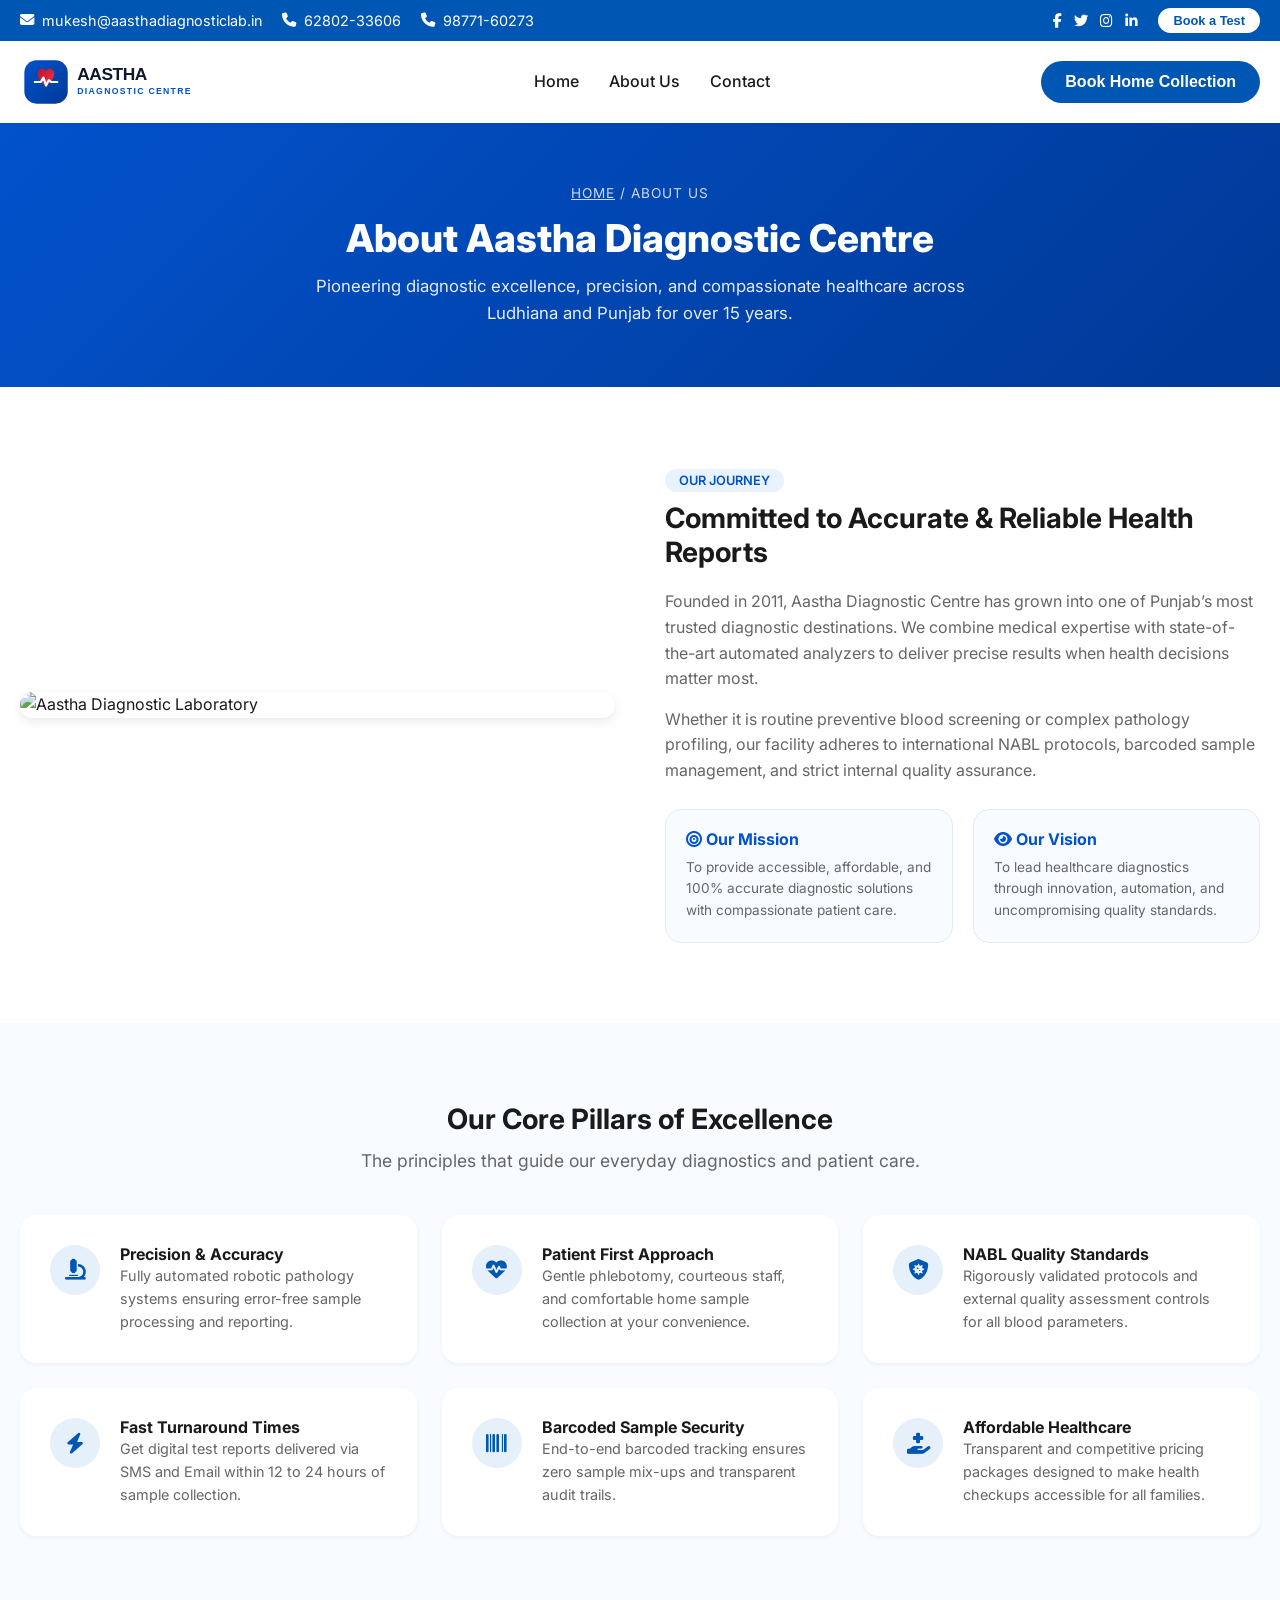
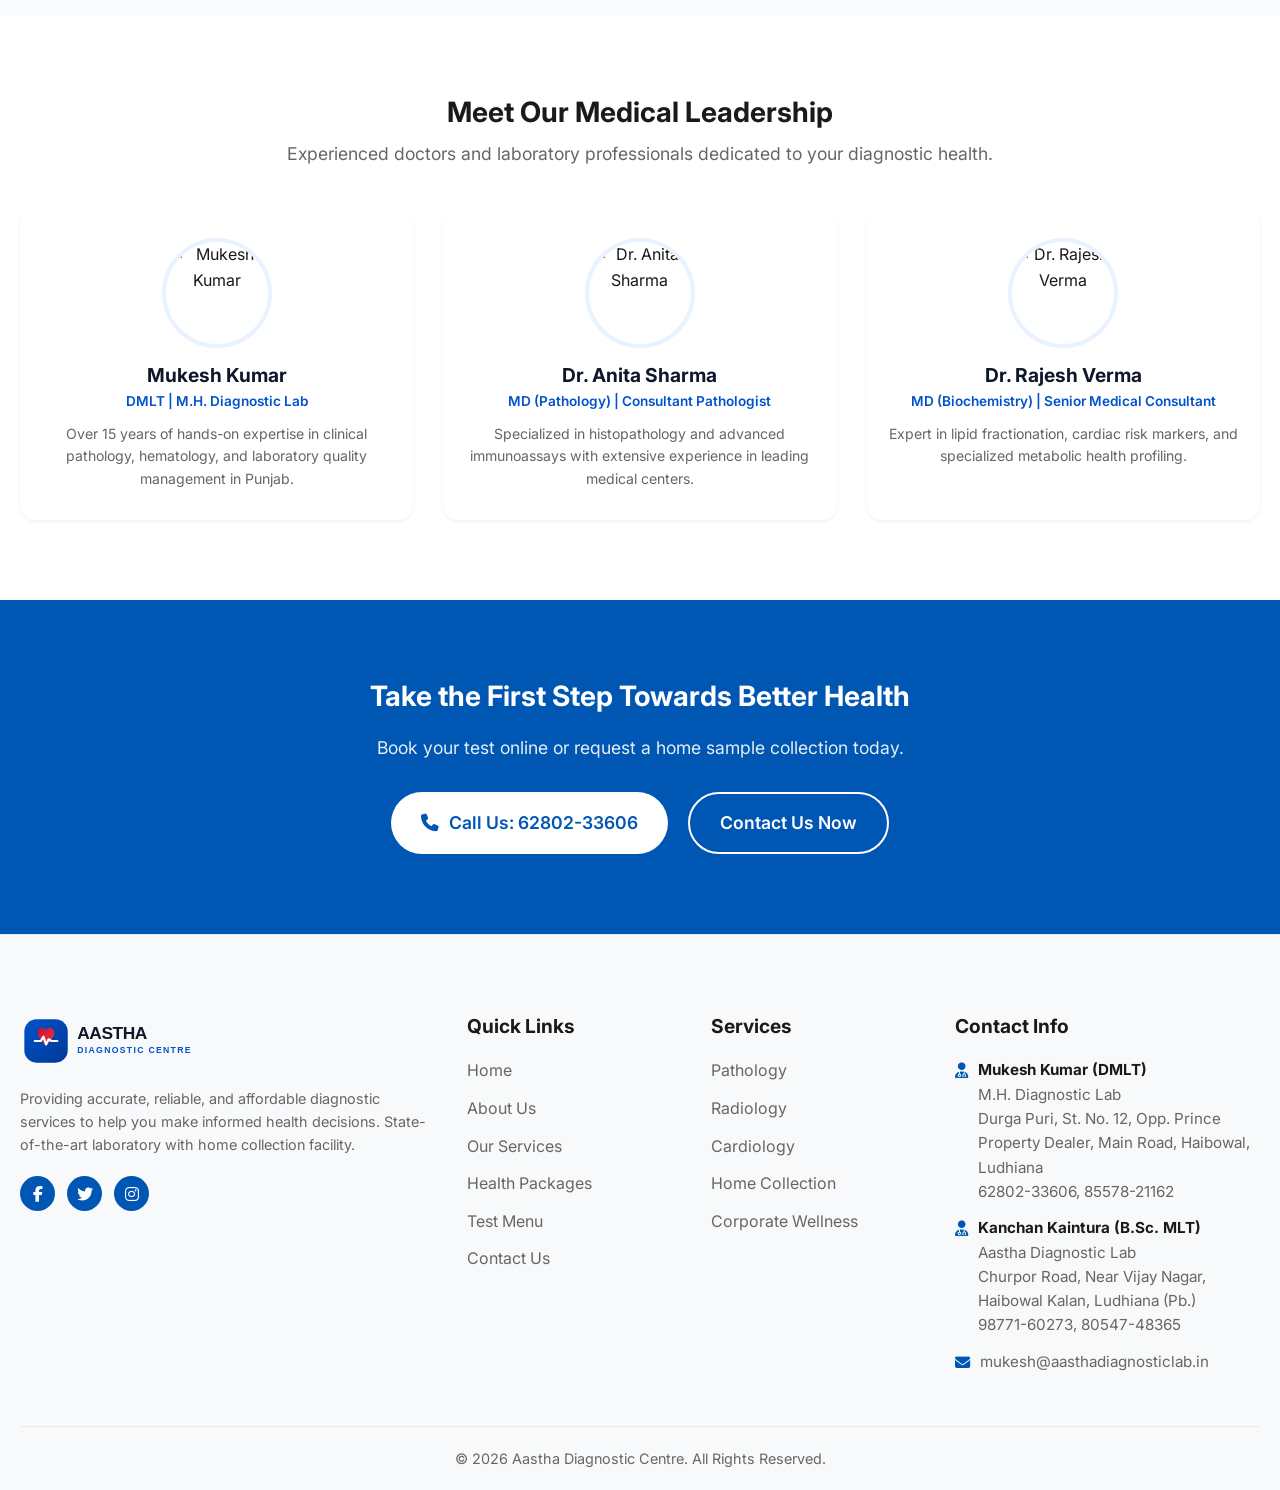
==== about.html @ ae170324 "Add two-lab details and real contact information Split the hero form card into two parts, one per la" ====
<!DOCTYPE html>
<html lang="en">
<head>
    <meta charset="UTF-8">
    <meta name="viewport" content="width=device-width, initial-scale=1.0">
    <title>About Us | Aastha Diagnostic Centre Ludhiana</title>
    <!-- Google Fonts -->
    <link href="https://fonts.googleapis.com/css2?family=Inter:wght@300;400;500;600;700;800&display=swap" rel="stylesheet">
    <!-- FontAwesome for Icons -->
    <link rel="stylesheet" href="https://cdnjs.cloudflare.com/ajax/libs/font-awesome/6.4.0/css/all.min.css">
    <!-- Custom CSS -->
    <link rel="stylesheet" href="css/styles.css">
</head>
<body>

    <!-- Top Bar -->
    <div class="top-bar">
        <div class="container">
            <div class="top-contact">
                <a href="mailto:mukesh@aasthadiagnosticlab.in"><i class="fa-solid fa-envelope"></i> mukesh@aasthadiagnosticlab.in</a>
                <a href="tel:+916280233606"><i class="fa-solid fa-phone"></i> 62802-33606</a>
                <a href="tel:+919877160273"><i class="fa-solid fa-phone"></i> 98771-60273</a>
            </div>
            <div class="top-right">
                <div class="social-icons">
                    <a href="#"><i class="fa-brands fa-facebook-f"></i></a>
                    <a href="#"><i class="fa-brands fa-twitter"></i></a>
                    <a href="#"><i class="fa-brands fa-instagram"></i></a>
                    <a href="#"><i class="fa-brands fa-linkedin-in"></i></a>
                </div>
                <button class="btn btn-light btn-sm" style="padding: 5px 15px; font-size: 0.8rem;">Book a Test</button>
            </div>
        </div>
    </div>

    <!-- Header / Navigation -->
    <header class="header">
        <div class="container">
            <div class="logo">
                <img src="assets/logo.svg" alt="Aastha Diagnostic Centre Logo" style="height: 52px; width: auto;">
            </div>
            <nav class="nav-links" id="navLinks">
                <a href="index.html">Home</a>
                <a href="about.html" class="active">About Us</a>
                <a href="contact.html">Contact</a>
            </nav>
            <div class="header-action">
                <button class="btn btn-primary">Book Home Collection</button>
                <button class="mobile-menu-toggle" id="mobileMenuToggle" aria-label="Toggle navigation">
                    <i class="fa-solid fa-bars"></i>
                </button>
            </div>
        </div>
    </header>

    <!-- Page Banner / Header -->
    <section class="page-banner" style="background: linear-gradient(135deg, #0252cc 0%, #003996 100%); color: white; padding: 60px 0; text-align: center;">
        <div class="container">
            <div style="font-size: 0.85rem; text-transform: uppercase; letter-spacing: 1px; margin-bottom: 10px; opacity: 0.8;">
                <a href="index.html" style="color: white; text-decoration: underline;">Home</a> / About Us
            </div>
            <h1 style="font-size: 2.4rem; font-weight: 800; margin-bottom: 12px; color: #ffffff;">About Aastha Diagnostic Centre</h1>
            <p style="font-size: 1.05rem; max-width: 700px; margin: 0 auto; opacity: 0.9;">Pioneering diagnostic excellence, precision, and compassionate healthcare across Ludhiana and Punjab for over 15 years.</p>
        </div>
    </section>

    <!-- Our Story & Mission -->
    <section class="section">
        <div class="container">
            <div class="split-section">
                <div class="split-image">
                    <img src="https://images.unsplash.com/photo-1579154204601-01588f351e67?auto=format&fit=crop&w=800&q=80" alt="Aastha Diagnostic Laboratory" style="border-radius: 20px; box-shadow: var(--shadow-md);">
                </div>
                <div class="split-content">
                    <span style="background:#e9f2ff; color:#0252cc; padding:4px 14px; border-radius:20px; font-weight:600; font-size:0.8rem;">OUR JOURNEY</span>
                    <h2 class="section-title" style="margin-top: 10px;">Committed to Accurate & Reliable Health Reports</h2>
                    <p style="color: var(--text-muted); margin-bottom: 15px;">Founded in 2011, Aastha Diagnostic Centre has grown into one of Punjab’s most trusted diagnostic destinations. We combine medical expertise with state-of-the-art automated analyzers to deliver precise results when health decisions matter most.</p>
                    <p style="color: var(--text-muted); margin-bottom: 25px;">Whether it is routine preventive blood screening or complex pathology profiling, our facility adheres to international NABL protocols, barcoded sample management, and strict internal quality assurance.</p>

                    <div style="display: grid; grid-template-columns: 1fr 1fr; gap: 20px;">
                        <div style="background: #f8fbff; border: 1px solid #e1ebfa; padding: 20px; border-radius: 16px;">
                            <h4 style="color: #0252cc; margin-bottom: 8px;"><i class="fa-solid fa-bullseye"></i> Our Mission</h4>
                            <p style="font-size: 0.85rem; color: var(--text-muted); margin: 0;">To provide accessible, affordable, and 100% accurate diagnostic solutions with compassionate patient care.</p>
                        </div>
                        <div style="background: #f8fbff; border: 1px solid #e1ebfa; padding: 20px; border-radius: 16px;">
                            <h4 style="color: #0252cc; margin-bottom: 8px;"><i class="fa-solid fa-eye"></i> Our Vision</h4>
                            <p style="font-size: 0.85rem; color: var(--text-muted); margin: 0;">To lead healthcare diagnostics through innovation, automation, and uncompromising quality standards.</p>
                        </div>
                    </div>
                </div>
            </div>
        </div>
    </section>

    <!-- Core Values -->
    <section class="section section-bg">
        <div class="container">
            <div class="text-center">
                <h2 class="section-title">Our Core Pillars of Excellence</h2>
                <p class="section-subtitle">The principles that guide our everyday diagnostics and patient care.</p>
            </div>

            <div class="why-grid">
                <div class="why-card">
                    <div class="why-icon"><i class="fa-solid fa-microscope"></i></div>
                    <div>
                        <h4>Precision & Accuracy</h4>
                        <p style="font-size:0.9rem; color:var(--text-muted)">Fully automated robotic pathology systems ensuring error-free sample processing and reporting.</p>
                    </div>
                </div>
                <div class="why-card">
                    <div class="why-icon"><i class="fa-solid fa-heart-pulse"></i></div>
                    <div>
                        <h4>Patient First Approach</h4>
                        <p style="font-size:0.9rem; color:var(--text-muted)">Gentle phlebotomy, courteous staff, and comfortable home sample collection at your convenience.</p>
                    </div>
                </div>
                <div class="why-card">
                    <div class="why-icon"><i class="fa-solid fa-shield-virus"></i></div>
                    <div>
                        <h4>NABL Quality Standards</h4>
                        <p style="font-size:0.9rem; color:var(--text-muted)">Rigorously validated protocols and external quality assessment controls for all blood parameters.</p>
                    </div>
                </div>
                <div class="why-card">
                    <div class="why-icon"><i class="fa-solid fa-bolt"></i></div>
                    <div>
                        <h4>Fast Turnaround Times</h4>
                        <p style="font-size:0.9rem; color:var(--text-muted)">Get digital test reports delivered via SMS and Email within 12 to 24 hours of sample collection.</p>
                    </div>
                </div>
                <div class="why-card">
                    <div class="why-icon"><i class="fa-solid fa-barcode"></i></div>
                    <div>
                        <h4>Barcoded Sample Security</h4>
                        <p style="font-size:0.9rem; color:var(--text-muted)">End-to-end barcoded tracking ensures zero sample mix-ups and transparent audit trails.</p>
                    </div>
                </div>
                <div class="why-card">
                    <div class="why-icon"><i class="fa-solid fa-hand-holding-medical"></i></div>
                    <div>
                        <h4>Affordable Healthcare</h4>
                        <p style="font-size:0.9rem; color:var(--text-muted)">Transparent and competitive pricing packages designed to make health checkups accessible for all families.</p>
                    </div>
                </div>
            </div>
        </div>
    </section>

    <!-- Leadership / Team Section -->
    <section class="section">
        <div class="container">
            <div class="text-center">
                <h2 class="section-title">Meet Our Medical Leadership</h2>
                <p class="section-subtitle">Experienced doctors and laboratory professionals dedicated to your diagnostic health.</p>
            </div>

            <div class="testimonials-grid" style="grid-template-columns: repeat(3, 1fr);">
                <!-- Doctor 1 -->
                <div class="testimonial-card text-center" style="padding: 30px 20px;">
                    <img src="https://images.unsplash.com/photo-1622253692010-333f2da6031d?auto=format&fit=crop&w=300&q=80" alt="Mukesh Kumar" style="width: 110px; height: 110px; border-radius: 50%; object-fit: cover; margin: 0 auto 16px; border: 4px solid #e9f2ff;">
                    <h3 style="font-size: 1.2rem; color: #0f172a; margin-bottom: 4px;">Mukesh Kumar</h3>
                    <div style="color: #0252cc; font-weight: 600; font-size: 0.85rem; margin-bottom: 10px;">DMLT | M.H. Diagnostic Lab</div>
                    <p style="font-size: 0.88rem; color: var(--text-muted);">Over 15 years of hands-on expertise in clinical pathology, hematology, and laboratory quality management in Punjab.</p>
                </div>
                <!-- Doctor 2 -->
                <div class="testimonial-card text-center" style="padding: 30px 20px;">
                    <img src="https://images.unsplash.com/photo-1559839734-2b71ea197ec2?auto=format&fit=crop&w=300&q=80" alt="Dr. Anita Sharma" style="width: 110px; height: 110px; border-radius: 50%; object-fit: cover; margin: 0 auto 16px; border: 4px solid #e9f2ff;">
                    <h3 style="font-size: 1.2rem; color: #0f172a; margin-bottom: 4px;">Dr. Anita Sharma</h3>
                    <div style="color: #0252cc; font-weight: 600; font-size: 0.85rem; margin-bottom: 10px;">MD (Pathology) | Consultant Pathologist</div>
                    <p style="font-size: 0.88rem; color: var(--text-muted);">Specialized in histopathology and advanced immunoassays with extensive experience in leading medical centers.</p>
                </div>
                <!-- Doctor 3 -->
                <div class="testimonial-card text-center" style="padding: 30px 20px;">
                    <img src="https://images.unsplash.com/photo-1612349317150-e413f6a5b16d?auto=format&fit=crop&w=300&q=80" alt="Dr. Rajesh Verma" style="width: 110px; height: 110px; border-radius: 50%; object-fit: cover; margin: 0 auto 16px; border: 4px solid #e9f2ff;">
                    <h3 style="font-size: 1.2rem; color: #0f172a; margin-bottom: 4px;">Dr. Rajesh Verma</h3>
                    <div style="color: #0252cc; font-weight: 600; font-size: 0.85rem; margin-bottom: 10px;">MD (Biochemistry) | Senior Medical Consultant</div>
                    <p style="font-size: 0.88rem; color: var(--text-muted);">Expert in lipid fractionation, cardiac risk markers, and specialized metabolic health profiling.</p>
                </div>
            </div>
        </div>
    </section>

    <!-- Bottom CTA -->
    <section class="cta-section">
        <div class="container">
            <h2>Take the First Step Towards Better Health</h2>
            <p style="font-size:1.1rem; max-width:600px; margin:0 auto; opacity:0.9;">Book your test online or request a home sample collection today.</p>
            <div class="cta-buttons">
                <a href="tel:+916280233606" class="btn btn-light" style="font-size:1.1rem; padding:15px 30px;"><i class="fa-solid fa-phone" style="margin-right:10px;"></i> Call Us: 62802-33606</a>
                <a href="contact.html" class="btn btn-outline" style="border-color:white; color:white; font-size:1.1rem; padding:15px 30px;">Contact Us Now</a>
            </div>
        </div>
    </section>

    <!-- Footer -->
    <footer class="footer">
        <div class="container">
            <div class="footer-grid">
                <div>
                    <div class="logo footer-logo">
                        <img src="assets/logo.svg" alt="Aastha Diagnostic Centre Logo" style="height: 52px; width: auto;">
                    </div>
                    <p style="color:var(--text-muted); font-size:0.9rem; margin-bottom:20px;">Providing accurate, reliable, and affordable diagnostic services to help you make informed health decisions. State-of-the-art laboratory with home collection facility.</p>
                    <div class="social-icons">
                        <a href="#" style="background:var(--primary-blue); color:white; width:35px; height:35px; border-radius:50%; display:flex; align-items:center; justify-content:center;"><i class="fa-brands fa-facebook-f"></i></a>
                        <a href="#" style="background:var(--primary-blue); color:white; width:35px; height:35px; border-radius:50%; display:flex; align-items:center; justify-content:center;"><i class="fa-brands fa-twitter"></i></a>
                        <a href="#" style="background:var(--primary-blue); color:white; width:35px; height:35px; border-radius:50%; display:flex; align-items:center; justify-content:center;"><i class="fa-brands fa-instagram"></i></a>
                    </div>
                </div>
                
                <div>
                    <h4>Quick Links</h4>
                    <ul>
                        <li><a href="index.html">Home</a></li>
                        <li><a href="about.html">About Us</a></li>
                        <li><a href="index.html#services">Our Services</a></li>
                        <li><a href="index.html#packages">Health Packages</a></li>
                        <li><a href="index.html#tests">Test Menu</a></li>
                        <li><a href="contact.html">Contact Us</a></li>
                    </ul>
                </div>
                
                <div>
                    <h4>Services</h4>
                    <ul>
                        <li><a href="#">Pathology</a></li>
                        <li><a href="#">Radiology</a></li>
                        <li><a href="#">Cardiology</a></li>
                        <li><a href="#">Home Collection</a></li>
                        <li><a href="#">Corporate Wellness</a></li>
                    </ul>
                </div>
                
                <div>
                    <h4>Contact Info</h4>
                    <ul style="color:var(--text-muted); font-size:0.95rem;">
                        <li style="display:flex; gap:10px;"><i class="fa-solid fa-user-doctor" style="color:var(--primary-blue); margin-top:5px;"></i> <span><strong style="color:#1a1a1a;">Mukesh Kumar (DMLT)</strong><br>M.H. Diagnostic Lab<br>Durga Puri, St. No. 12, Opp. Prince Property Dealer, Main Road, Haibowal, Ludhiana<br><a href="tel:+916280233606" style="display:inline;">62802-33606</a>, <a href="tel:+918557821162" style="display:inline;">85578-21162</a></span></li>
                        <li style="display:flex; gap:10px;"><i class="fa-solid fa-user-doctor" style="color:var(--primary-blue); margin-top:5px;"></i> <span><strong style="color:#1a1a1a;">Kanchan Kaintura (B.Sc. MLT)</strong><br>Aastha Diagnostic Lab<br>Churpor Road, Near Vijay Nagar, Haibowal Kalan, Ludhiana (Pb.)<br><a href="tel:+919877160273" style="display:inline;">98771-60273</a>, <a href="tel:+918054748365" style="display:inline;">80547-48365</a></span></li>
                        <li style="display:flex; gap:10px;"><i class="fa-solid fa-envelope" style="color:var(--primary-blue); margin-top:5px;"></i> <a href="mailto:mukesh@aasthadiagnosticlab.in" style="display:inline;">mukesh@aasthadiagnosticlab.in</a></li>
                    </ul>
                </div>
            </div>
            
            <div class="footer-bottom">
                <p>&copy; 2026 Aastha Diagnostic Centre. All Rights Reserved.</p>
            </div>
        </div>
    </footer>

    <script src="js/script.js"></script>
</body>
</html>
---- css/styles.css ----
:root {
  --primary-blue: #0056b3;
  --secondary-blue: #e6f0fa;
  --accent-blue: #007bff;
  --text-dark: #1a1a1a;
  --text-muted: #666666;
  --bg-light: #f8fbff;
  --bg-white: #ffffff;
  --border-color: #eaeaea;
  --font-family: 'Inter', system-ui, -apple-system, sans-serif;
  --border-radius: 8px;
  --border-radius-lg: 16px;
  --transition: all 0.3s ease;
  --shadow-sm: 0 2px 4px rgba(0,0,0,0.05);
  --shadow-md: 0 4px 12px rgba(0,0,0,0.08);
  --shadow-lg: 0 12px 24px rgba(0,0,0,0.1);
}

* {
  margin: 0;
  padding: 0;
  box-sizing: border-box;
}

body {
  font-family: var(--font-family);
  color: var(--text-dark);
  background-color: var(--bg-white);
  line-height: 1.6;
}

a {
  text-decoration: none;
  color: inherit;
}

ul {
  list-style: none;
}

img {
  max-width: 100%;
  height: auto;
  display: block;
}

/* Layout Classes */
.container {
  width: 100%;
  max-width: 1380px;
  margin: 0 auto;
  padding: 0 20px;
}

.section {
  padding: 80px 0;
}

.section-bg {
  background-color: var(--bg-light);
}

.text-center {
  text-align: center;
}

/* Typography */
h1, h2, h3, h4, h5, h6 {
  font-weight: 700;
  line-height: 1.2;
}

h2.section-title {
  font-size: 28px;
  margin-bottom: 10px;
  color: var(--text-dark);
}

.section-subtitle {
  color: var(--text-muted);
  font-size: 1.1rem;
  margin-bottom: 40px;
}

.text-primary {
  color: var(--primary-blue);
}

/* Buttons */
.btn {
  display: inline-flex;
  align-items: center;
  justify-content: center;
  padding: 12px 24px;
  border-radius: 50px;
  font-weight: 600;
  cursor: pointer;
  transition: var(--transition);
  border: none;
  font-size: 1rem;
}

.btn-primary {
  background-color: var(--primary-blue);
  color: white;
}

.btn-primary:hover {
  background-color: var(--accent-blue);
}

.btn-outline {
  background-color: transparent;
  color: var(--primary-blue);
  border: 2px solid var(--primary-blue);
}

.btn-outline:hover {
  background-color: var(--primary-blue);
  color: white;
}

.btn-light {
  background-color: white;
  color: var(--primary-blue);
}

.btn-light:hover {
  background-color: #f0f0f0;
}

/* Top Bar */
.top-bar {
  background-color: var(--primary-blue);
  color: white;
  padding: 8px 0;
  font-size: 0.9rem;
}

.top-bar .container {
  display: flex;
  justify-content: space-between;
  align-items: center;
}

.top-contact {
  display: flex;
  gap: 20px;
}

.top-contact a {
  display: flex;
  align-items: center;
  gap: 8px;
  transition: var(--transition);
}

.top-contact a:hover {
  opacity: 0.8;
}

.top-right {
  display: flex;
  align-items: center;
  gap: 20px;
}

.social-icons {
  display: flex;
  gap: 12px;
}

/* Header & Nav */
.header {
  background: white;
  padding: 15px 0;
  position: sticky;
  top: 0;
  z-index: 1000;
  box-shadow: var(--shadow-sm);
}

.header .container {
  display: flex;
  justify-content: space-between;
  align-items: center;
}

.logo {
  display: flex;
  align-items: center;
  gap: 10px;
}

.logo img {
  height: 40px;
}

.nav-links {
  display: flex;
  gap: 30px;
}

.nav-links a {
  font-weight: 500;
  color: var(--text-dark);
  transition: var(--transition);
}

.nav-links a:hover {
  color: var(--primary-blue);
}

/* Hero Section */
/* Hero Section */
.hero {
  background-color: #f4f7fb;
  padding: 40px 0 90px;
  position: relative;
}

.hero .container {
  display: grid;
  grid-template-columns: 1.15fr 1fr;
  gap: 28px;
  align-items: start;
}

/* Left Hero Card */
.hero-left-card {
  background: #ffffff;
  border-radius: 24px;
  padding: 28px;
  box-shadow: 0 4px 25px rgba(0, 0, 0, 0.03);
  border: 1px solid #eef2f7;
}

.hero-tags-row {
  display: flex;
  flex-wrap: wrap;
  gap: 10px;
  align-items: center;
  margin-bottom: 16px;
}

.hero-tag-blue {
  background-color: #e9f2ff;
  color: #0252cc;
  font-size: 0.8rem;
  font-weight: 600;
  padding: 6px 14px;
  border-radius: 20px;
  display: inline-flex;
  align-items: center;
  gap: 6px;
}

.hero-tag-gray {
  background-color: #f0f3f7;
  color: #475569;
  font-size: 0.8rem;
  font-weight: 500;
  padding: 6px 14px;
  border-radius: 20px;
}

.hero-package-badge {
  display: inline-block;
  background-color: #0252cc;
  color: #ffffff;
  font-size: 0.72rem;
  font-weight: 700;
  letter-spacing: 0.5px;
  text-transform: uppercase;
  padding: 6px 14px;
  border-radius: 20px;
  margin-bottom: 14px;
}

.hero-left-card h1 {
  font-size: 2.3rem;
  font-weight: 700;
  line-height: 1.25;
  color: #0f172a;
  margin-bottom: 12px;
}

.hero-left-card h1 .highlight-red {
  color: #c8102e;
  font-weight: 800;
}

.hero-left-card .hero-desc {
  font-size: 0.92rem;
  color: #64748b;
  margin-bottom: 22px;
  line-height: 1.5;
}

/* Featured Image Box */
.hero-image-box {
  position: relative;
  border-radius: 18px;
  overflow: hidden;
  margin-bottom: 20px;
  height: 320px;
}

.hero-image-box img {
  width: 100%;
  height: 100%;
  object-fit: cover;
  display: block;
}

.hero-image-overlay {
  position: absolute;
  left: 16px;
  bottom: 16px;
  background: rgba(15, 23, 42, 0.78);
  backdrop-filter: blur(8px);
  -webkit-backdrop-filter: blur(8px);
  border-radius: 14px;
  padding: 12px 18px;
  color: #ffffff;
  max-width: 90%;
}

.hero-image-overlay-title {
  display: flex;
  align-items: center;
  gap: 8px;
  font-size: 0.9rem;
  font-weight: 700;
  color: #ffffff;
}

.hero-image-overlay-title i {
  color: #ef4444;
}

.hero-image-overlay-subtext {
  font-size: 0.75rem;
  color: #cbd5e1;
  margin-top: 4px;
}

/* Left Bottom Bar */
.hero-bottom-bar {
  display: flex;
  justify-content: space-between;
  align-items: center;
  padding-top: 6px;
}

.hero-bottom-left {
  display: flex;
  align-items: center;
  gap: 12px;
}

.slide-indicators {
  display: flex;
  align-items: center;
  gap: 5px;
}

.slide-pill-active {
  width: 20px;
  height: 6px;
  background-color: #0252cc;
  border-radius: 10px;
}

.slide-dot {
  width: 6px;
  height: 6px;
  background-color: #cbd5e1;
  border-radius: 50%;
}

.hero-bottom-text {
  font-size: 0.85rem;
  font-weight: 600;
  color: #475569;
}

.hero-bottom-right {
  display: flex;
  align-items: center;
  gap: 14px;
}

.hero-toll-free {
  font-size: 0.85rem;
  color: #0252cc;
  font-weight: 500;
  display: flex;
  align-items: center;
  gap: 6px;
}

.hero-toll-free strong {
  font-weight: 700;
}

.btn-view-package {
  background-color: #0252cc;
  color: #ffffff;
  font-size: 0.85rem;
  font-weight: 600;
  padding: 8px 18px;
  border-radius: 20px;
  border: none;
  cursor: pointer;
  transition: var(--transition);
}

.btn-view-package:hover {
  background-color: #0041a3;
}

/* Right Form Card */
.hero-form-container {
  background: #eef4ff;
  border-radius: 24px;
  padding: 24px;
  box-shadow: 0 4px 25px rgba(0, 0, 0, 0.02);
  border: 1px solid #e1ebfa;
}

.form-header-row {
  display: flex;
  justify-content: space-between;
  align-items: center;
  margin-bottom: 18px;
}

.form-header-title {
  display: flex;
  align-items: center;
  gap: 10px;
}

.form-header-title i {
  color: #0252cc;
  font-size: 1.25rem;
}

.form-header-title h3 {
  font-size: 1.25rem;
  font-weight: 700;
  color: #0f172a;
}

.form-badge-white {
  background: #ffffff;
  color: #0252cc;
  font-size: 0.75rem;
  font-weight: 600;
  padding: 5px 12px;
  border-radius: 20px;
  box-shadow: 0 2px 6px rgba(0,0,0,0.04);
}

.hero-form {
  display: flex;
  flex-direction: column;
  gap: 12px;
}

.form-field-group {
  display: flex;
  flex-direction: column;
  gap: 4px;
}

.form-field-group label {
  font-size: 0.78rem;
  font-weight: 600;
  color: #334155;
}

.form-input-pill {
  width: 100%;
  background: #ffffff;
  border: 1px solid #e2e8f0;
  border-radius: 20px;
  padding: 10px 16px;
  font-size: 0.85rem;
  color: #1e293b;
  font-family: inherit;
  transition: var(--transition);
}

.form-input-pill:focus {
  outline: none;
  border-color: #0252cc;
  box-shadow: 0 0 0 3px rgba(2, 82, 204, 0.1);
}

.form-row-2col {
  display: grid;
  grid-template-columns: 1fr 1fr;
  gap: 12px;
}

.btn-submit-red {
  background-color: #c8102e;
  color: #ffffff;
  font-size: 0.95rem;
  font-weight: 700;
  padding: 12px 24px;
  border-radius: 25px;
  border: none;
  cursor: pointer;
  width: 100%;
  display: flex;
  align-items: center;
  justify-content: center;
  gap: 8px;
  margin-top: 4px;
  transition: var(--transition);
  box-shadow: 0 4px 12px rgba(200, 16, 46, 0.25);
}

.btn-submit-red:hover {
  background-color: #a80b24;
}

/* Doctor Info Box (White Box inside Form Card) */
.doctor-info-box {
  background: #ffffff;
  border-radius: 18px;
  padding: 14px 16px;
  margin-top: 16px;
  display: flex;
  flex-direction: column;
  gap: 12px;
  box-shadow: 0 4px 15px rgba(0, 0, 0, 0.03);
  border: 1px solid #ffffff;
}

.doctor-box-heading {
  font-size: 0.68rem;
  font-weight: 700;
  letter-spacing: 0.08em;
  text-transform: uppercase;
  color: #94a3b8;
}

/* Each half of the card: one lab / one person */
.doctor-entry {
  display: flex;
  align-items: flex-start;
  gap: 14px;
}

.doctor-divider {
  height: 1px;
  background: #e9f2ff;
  margin: 0 -16px;
}

.doctor-img-wrapper {
  width: 64px;
  height: 64px;
  border-radius: 50%;
  overflow: hidden;
  flex-shrink: 0;
  border: 2px solid #e9f2ff;
}

.doctor-img-wrapper img {
  width: 100%;
  height: 100%;
  object-fit: cover;
}

.doctor-details-content {
  display: flex;
  flex-direction: column;
  gap: 2px;
}

.doctor-name {
  font-size: 0.92rem;
  font-weight: 700;
  color: #0f172a;
  display: flex;
  align-items: center;
  gap: 6px;
  flex-wrap: wrap;
}

.doctor-qual {
  font-size: 0.62rem;
  font-weight: 700;
  letter-spacing: 0.04em;
  color: #0252cc;
  background: #e9f2ff;
  border-radius: 20px;
  padding: 2px 8px;
  white-space: nowrap;
}

.doctor-title {
  font-size: 0.78rem;
  font-weight: 600;
  color: #0252cc;
}

.doctor-exp {
  font-size: 0.73rem;
  color: #64748b;
  line-height: 1.45;
}

.doctor-contact {
  display: flex;
  align-items: center;
  gap: 6px;
  flex-wrap: wrap;
  font-size: 0.75rem;
  font-weight: 600;
  margin-top: 4px;
}

.doctor-contact i {
  font-size: 0.65rem;
  color: #0252cc;
}

.doctor-contact a {
  color: #0f172a;
  text-decoration: none;
}

.doctor-contact a:hover {
  color: #0252cc;
  text-decoration: underline;
}

.doctor-dot {
  color: #cbd5e1;
}

.doctor-status {
  font-size: 0.72rem;
  font-weight: 600;
  color: #16a34a;
  display: flex;
  align-items: center;
  gap: 5px;
  padding-top: 10px;
  border-top: 1px solid #e9f2ff;
  margin: 0 -16px;
  padding-left: 16px;
  padding-right: 16px;
}

.status-dot-green {
  width: 6px;
  height: 6px;
  background-color: #16a34a;
  border-radius: 50%;
  display: inline-block;
}

/* Features Cards */
.features-row {
  margin-top: -60px; /* Pull up to overlap hero */
  position: relative;
  z-index: 10;
  margin-bottom: 80px;
}

.features-grid {
  display: grid;
  grid-template-columns: repeat(4, 1fr);
  gap: 20px;
}

.feature-card {
  background: white;
  padding: 25px 20px;
  border-radius: var(--border-radius-lg);
  box-shadow: var(--shadow-md);
  text-align: center;
  transition: var(--transition);
}

.feature-card:hover {
  transform: translateY(-5px);
  box-shadow: var(--shadow-lg);
}

.feature-icon {
  width: 60px;
  height: 60px;
  background-color: var(--secondary-blue);
  color: var(--primary-blue);
  border-radius: 50%;
  display: flex;
  align-items: center;
  justify-content: center;
  margin: 0 auto 15px;
  font-size: 1.5rem;
}

.feature-card h4 {
  margin-bottom: 10px;
  font-size: 1.1rem;
}

.feature-card p {
  font-size: 0.9rem;
  color: var(--text-muted);
}

/* Popular Tests Grid */
.tests-grid {
  display: grid;
  grid-template-columns: repeat(4, 1fr);
  gap: 20px;
}

.test-card {
  background: white;
  border: 1px solid var(--border-color);
  border-radius: var(--border-radius-lg);
  padding: 20px;
  transition: var(--transition);
  display: flex;
  flex-direction: column;
}

.test-card:hover {
  box-shadow: var(--shadow-md);
  border-color: var(--primary-blue);
}

.test-card-header {
  display: flex;
  justify-content: space-between;
  margin-bottom: 15px;
}

.test-badge {
  background-color: var(--secondary-blue);
  color: var(--primary-blue);
  padding: 4px 10px;
  border-radius: 20px;
  font-size: 0.8rem;
  font-weight: 600;
}

.test-card h4 {
  font-size: 1.1rem;
  margin-bottom: 10px;
}

.test-card p {
  font-size: 0.9rem;
  color: var(--text-muted);
  flex-grow: 1;
}

.test-card-footer {
  display: flex;
  justify-content: space-between;
  align-items: center;
  margin-top: 20px;
  padding-top: 15px;
  border-top: 1px solid var(--border-color);
}

.test-price {
  font-weight: 700;
  font-size: 1.2rem;
  color: var(--primary-blue);
}

/* Pricing Packages */
.packages-grid {
  display: grid;
  grid-template-columns: repeat(3, 1fr);
  gap: 30px;
  align-items: center;
}

.package-card {
  background: white;
  border: 1px solid var(--border-color);
  border-radius: var(--border-radius-lg);
  padding: 40px 30px;
  transition: var(--transition);
  position: relative;
}

.package-card.highlight {
  border-color: var(--primary-blue);
  box-shadow: var(--shadow-lg);
  transform: scale(1.05);
  background-color: white;
  border-width: 2px;
}

.popular-badge {
  position: absolute;
  top: -15px;
  left: 50%;
  transform: translateX(-50%);
  background-color: var(--primary-blue);
  color: white;
  padding: 5px 20px;
  border-radius: 20px;
  font-size: 0.85rem;
  font-weight: 600;
}

.package-card h3 {
  font-size: 1.5rem;
  margin-bottom: 5px;
}

.package-includes {
  color: var(--primary-blue);
  font-weight: 600;
  font-size: 0.9rem;
  margin-bottom: 20px;
}

.package-features {
  margin-bottom: 30px;
}

.package-features li {
  display: flex;
  align-items: center;
  gap: 10px;
  margin-bottom: 12px;
  font-size: 0.95rem;
}

.package-features li i {
  color: var(--primary-blue);
}

.package-price {
  font-size: 2rem;
  font-weight: 700;
  margin-bottom: 20px;
  display: flex;
  align-items: baseline;
  gap: 5px;
}

.package-price span {
  font-size: 1rem;
  color: var(--text-muted);
  font-weight: normal;
  text-decoration: line-through;
}

/* Why Choose Us Grid */
.why-grid {
  display: grid;
  grid-template-columns: repeat(3, 1fr);
  gap: 25px;
}

.why-card {
  background: white;
  padding: 30px;
  border-radius: var(--border-radius-lg);
  display: flex;
  align-items: flex-start;
  gap: 20px;
  box-shadow: var(--shadow-sm);
}

.why-icon {
  background-color: var(--secondary-blue);
  color: var(--primary-blue);
  width: 50px;
  height: 50px;
  border-radius: 50%;
  display: flex;
  align-items: center;
  justify-content: center;
  font-size: 1.3rem;
  flex-shrink: 0;
}

/* Split Sections (Home Collection / About) */
.split-section {
  display: grid;
  grid-template-columns: 1fr 1fr;
  gap: 50px;
  align-items: center;
}

.split-content h2 {
  font-size: 28px;
  margin-bottom: 20px;
}

.split-list {
  margin: 30px 0;
}

.split-list li {
  display: flex;
  align-items: center;
  gap: 15px;
  margin-bottom: 15px;
  font-size: 1.1rem;
  background: white;
  padding: 15px 20px;
  border-radius: var(--border-radius);
  box-shadow: var(--shadow-sm);
}

.split-list li i {
  color: var(--primary-blue);
  background: var(--secondary-blue);
  width: 30px;
  height: 30px;
  border-radius: 50%;
  display: flex;
  align-items: center;
  justify-content: center;
}

.split-image img {
  border-radius: var(--border-radius-lg);
  box-shadow: var(--shadow-lg);
}

/* Services Small Grid */
.services-small-grid {
  display: grid;
  grid-template-columns: repeat(3, 1fr);
  gap: 20px;
}

.service-item {
  background: white;
  padding: 20px;
  border-radius: var(--border-radius);
  display: flex;
  align-items: center;
  gap: 15px;
  border: 1px solid var(--border-color);
  font-weight: 600;
}

.service-item i {
  color: var(--primary-blue);
  background: var(--secondary-blue);
  width: 40px;
  height: 40px;
  border-radius: 50%;
  display: flex;
  align-items: center;
  justify-content: center;
}

/* Stats Banner */
.stats-banner {
  background-color: var(--primary-blue);
  color: white;
  padding: 60px 0;
}

.stats-grid {
  display: grid;
  grid-template-columns: repeat(4, 1fr);
  text-align: center;
}

.stat-item {
  border-right: 1px solid rgba(255,255,255,0.2);
}

.stat-item:last-child {
  border-right: none;
}

.stat-number {
  font-size: 3rem;
  font-weight: 700;
  margin-bottom: 10px;
}

/* Testimonials */
.testimonials-grid {
  display: grid;
  grid-template-columns: repeat(3, 1fr);
  gap: 30px;
}

.testimonial-card {
  background: white;
  padding: 30px;
  border-radius: var(--border-radius-lg);
  box-shadow: var(--shadow-sm);
}

.stars {
  color: #ffc107;
  margin-bottom: 15px;
}

.testimonial-text {
  font-size: 1rem;
  color: var(--text-muted);
  font-style: italic;
  margin-bottom: 20px;
}

.testimonial-author {
  font-weight: 700;
}

/* FAQ */
.faq-list {
  max-width: 800px;
  margin: 0 auto;
}

.faq-item {
  border: 1px solid var(--border-color);
  border-radius: var(--border-radius);
  margin-bottom: 15px;
  background: white;
}

.faq-question {
  padding: 20px;
  display: flex;
  justify-content: space-between;
  align-items: center;
  cursor: pointer;
  font-weight: 600;
}

.faq-answer {
  padding: 0 20px;
  max-height: 0;
  overflow: hidden;
  transition: max-height 0.3s ease;
  color: var(--text-muted);
}

.faq-item.active .faq-answer {
  padding-bottom: 20px;
  max-height: 200px;
}

.faq-item.active .faq-question i {
  transform: rotate(180deg);
}

/* Bottom CTA */
.cta-section {
  background-color: var(--primary-blue);
  color: white;
  padding: 80px 0;
  text-align: center;
}

.cta-section h2 {
  color: white;
  font-size: 28px;
  margin-bottom: 20px;
}

.cta-buttons {
  display: flex;
  justify-content: center;
  gap: 20px;
  margin-top: 30px;
}

/* Footer */
.footer {
  background-color: #f8f9fa;
  padding: 80px 0 20px;
  border-top: 1px solid var(--border-color);
}

.footer-grid {
  display: grid;
  grid-template-columns: 2fr 1fr 1fr 1.5fr;
  gap: 40px;
  margin-bottom: 40px;
}

.footer-logo img {
  height: 50px;
  margin-bottom: 20px;
}

.footer h4 {
  font-size: 1.2rem;
  margin-bottom: 20px;
  color: var(--text-dark);
}

.footer ul li {
  margin-bottom: 12px;
}

.footer ul li a {
  color: var(--text-muted);
  transition: var(--transition);
}

.footer ul li a:hover {
  color: var(--primary-blue);
}

.footer-bottom {
  text-align: center;
  padding-top: 20px;
  border-top: 1px solid var(--border-color);
  color: var(--text-muted);
  font-size: 0.9rem;
}

/* Mobile Navigation Button */
.mobile-menu-toggle {
  display: none;
  background: none;
  border: none;
  font-size: 1.4rem;
  color: var(--primary-blue);
  cursor: pointer;
  padding: 6px;
}

/* Responsive Media Queries */
@media (max-width: 1024px) {
  .hero .container {
    grid-template-columns: 1fr;
    gap: 30px;
  }
  
  .hero-left-card,
  .hero-form-container {
    max-width: 100%;
  }

  .features-grid, 
  .tests-grid, 
  .why-grid, 
  .services-small-grid, 
  .testimonials-grid {
    grid-template-columns: repeat(2, 1fr);
  }

  .stats-grid {
    grid-template-columns: repeat(2, 1fr);
    gap: 20px;
  }

  .stat-item {
    border-right: none;
    padding: 10px;
  }

  .packages-grid {
    grid-template-columns: 1fr;
    max-width: 550px;
    margin: 0 auto;
  }

  .package-card.highlight {
    transform: none;
  }

  .split-section {
    grid-template-columns: 1fr;
    gap: 30px;
  }

  .footer-grid {
    grid-template-columns: repeat(2, 1fr);
  }
}

@media (max-width: 768px) {
  .section {
    padding: 50px 0;
  }

  .top-bar {
    display: none;
  }

  .mobile-menu-toggle {
    display: block;
  }

  .header-action {
    display: flex;
    align-items: center;
    gap: 12px;
  }

  .header-action .btn {
    display: none;
  }

  .nav-links {
    position: absolute;
    top: 100%;
    left: 0;
    width: 100%;
    background: #ffffff;
    flex-direction: column;
    padding: 20px;
    gap: 15px;
    box-shadow: 0 10px 20px rgba(0, 0, 0, 0.1);
    display: none;
    border-top: 1px solid #eaeaea;
  }

  .nav-links.active {
    display: flex;
  }

  .hero-left-card h1 {
    font-size: 1.8rem;
  }

  .hero-left-card {
    padding: 20px;
  }

  .hero-form-container {
    padding: 20px;
  }

  .features-grid, 
  .tests-grid, 
  .why-grid, 
  .services-small-grid, 
  .testimonials-grid {
    grid-template-columns: 1fr;
  }

  .footer-grid {
    grid-template-columns: 1fr;
    gap: 30px;
  }

  .cta-section h2 {
    font-size: 1.8rem;
  }

  .cta-buttons {
    flex-direction: column;
    align-items: center;
  }

  .cta-buttons .btn {
    width: 100%;
    max-width: 320px;
  }
}

@media (max-width: 576px) {
  .container {
    padding: 0 16px;
  }

  .form-row-2col {
    grid-template-columns: 1fr;
  }

  .hero-bottom-bar {
    flex-direction: column;
    align-items: flex-start;
    gap: 12px;
  }

  .hero-bottom-right {
    width: 100%;
    justify-content: space-between;
  }

  .hero-image-box {
    height: 230px;
  }

  .hero-image-overlay {
    left: 10px;
    bottom: 10px;
    padding: 8px 12px;
  }

  .hero-image-overlay-title {
    font-size: 0.8rem;
  }

  .hero-image-overlay-subtext {
    font-size: 0.7rem;
  }

  .stats-grid {
    grid-template-columns: 1fr;
  }

  .doctor-entry {
    flex-direction: column;
    align-items: flex-start;
    gap: 10px;
  }
}
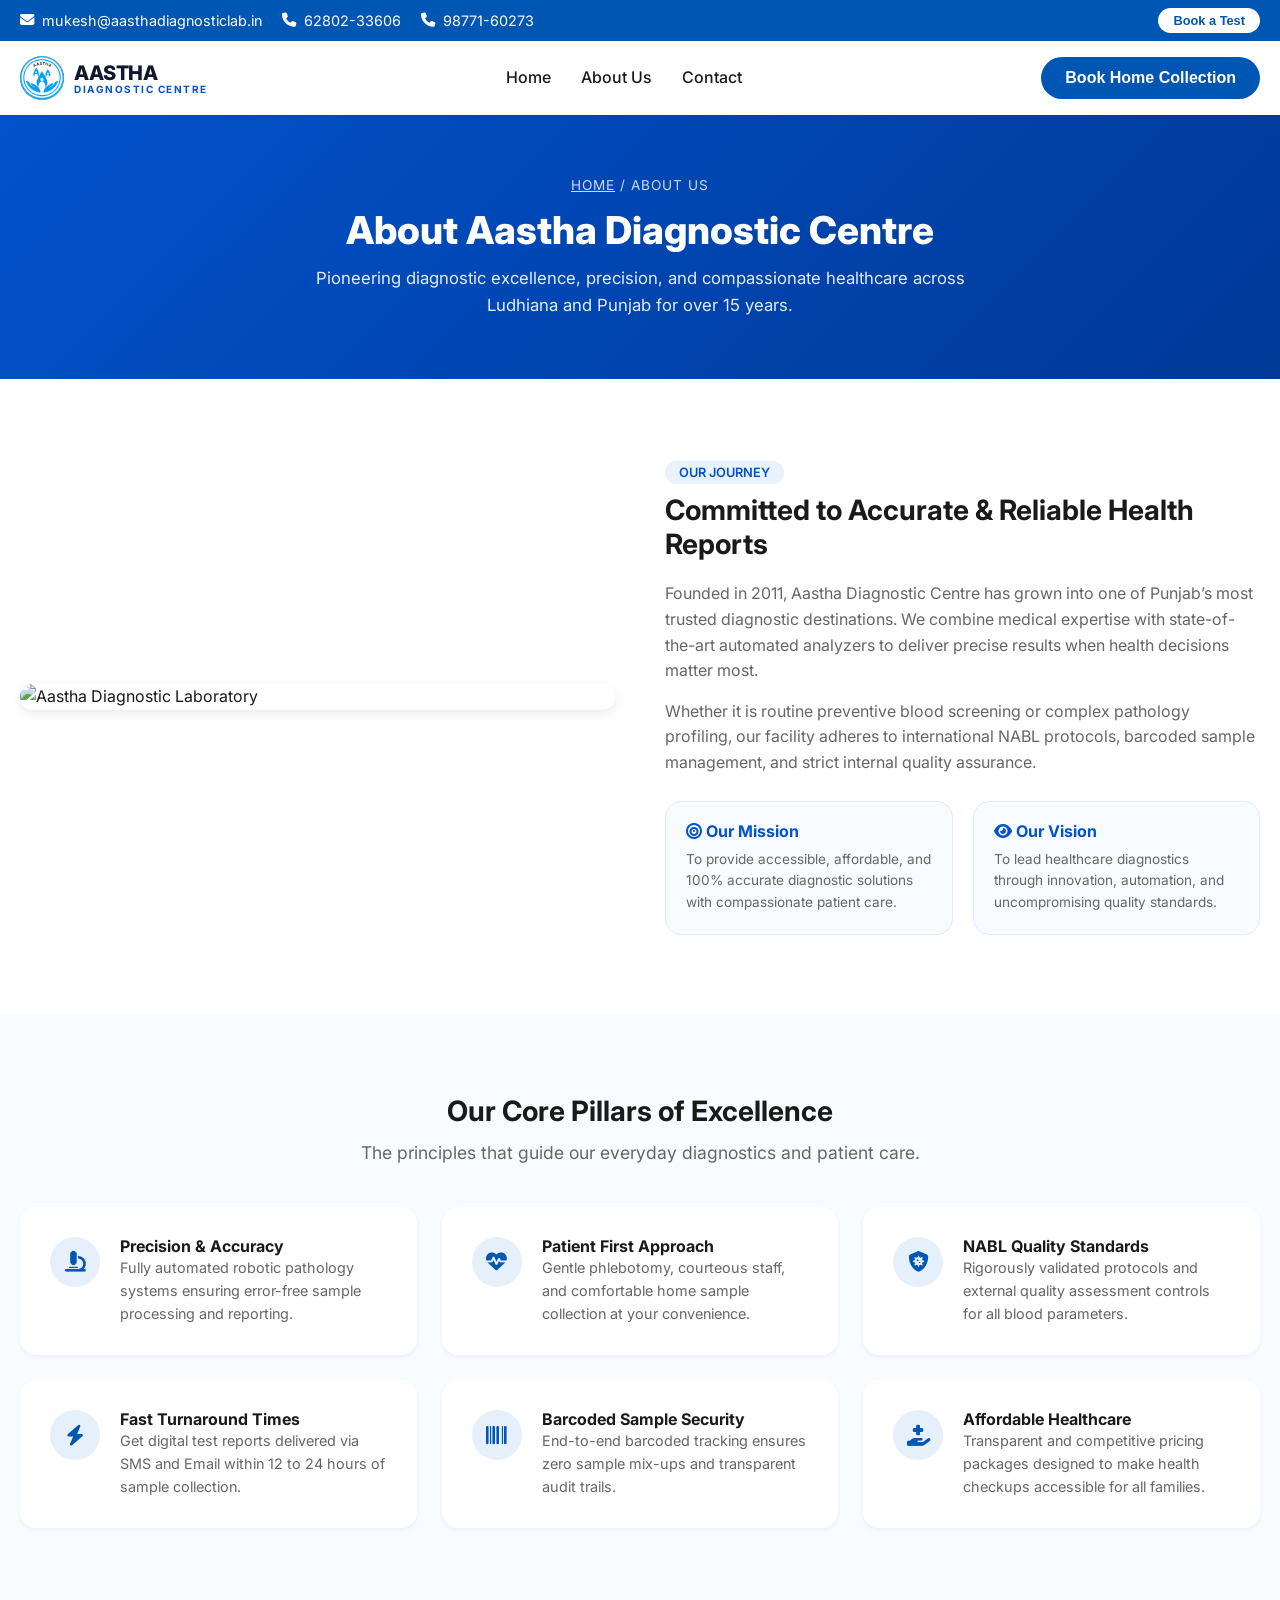
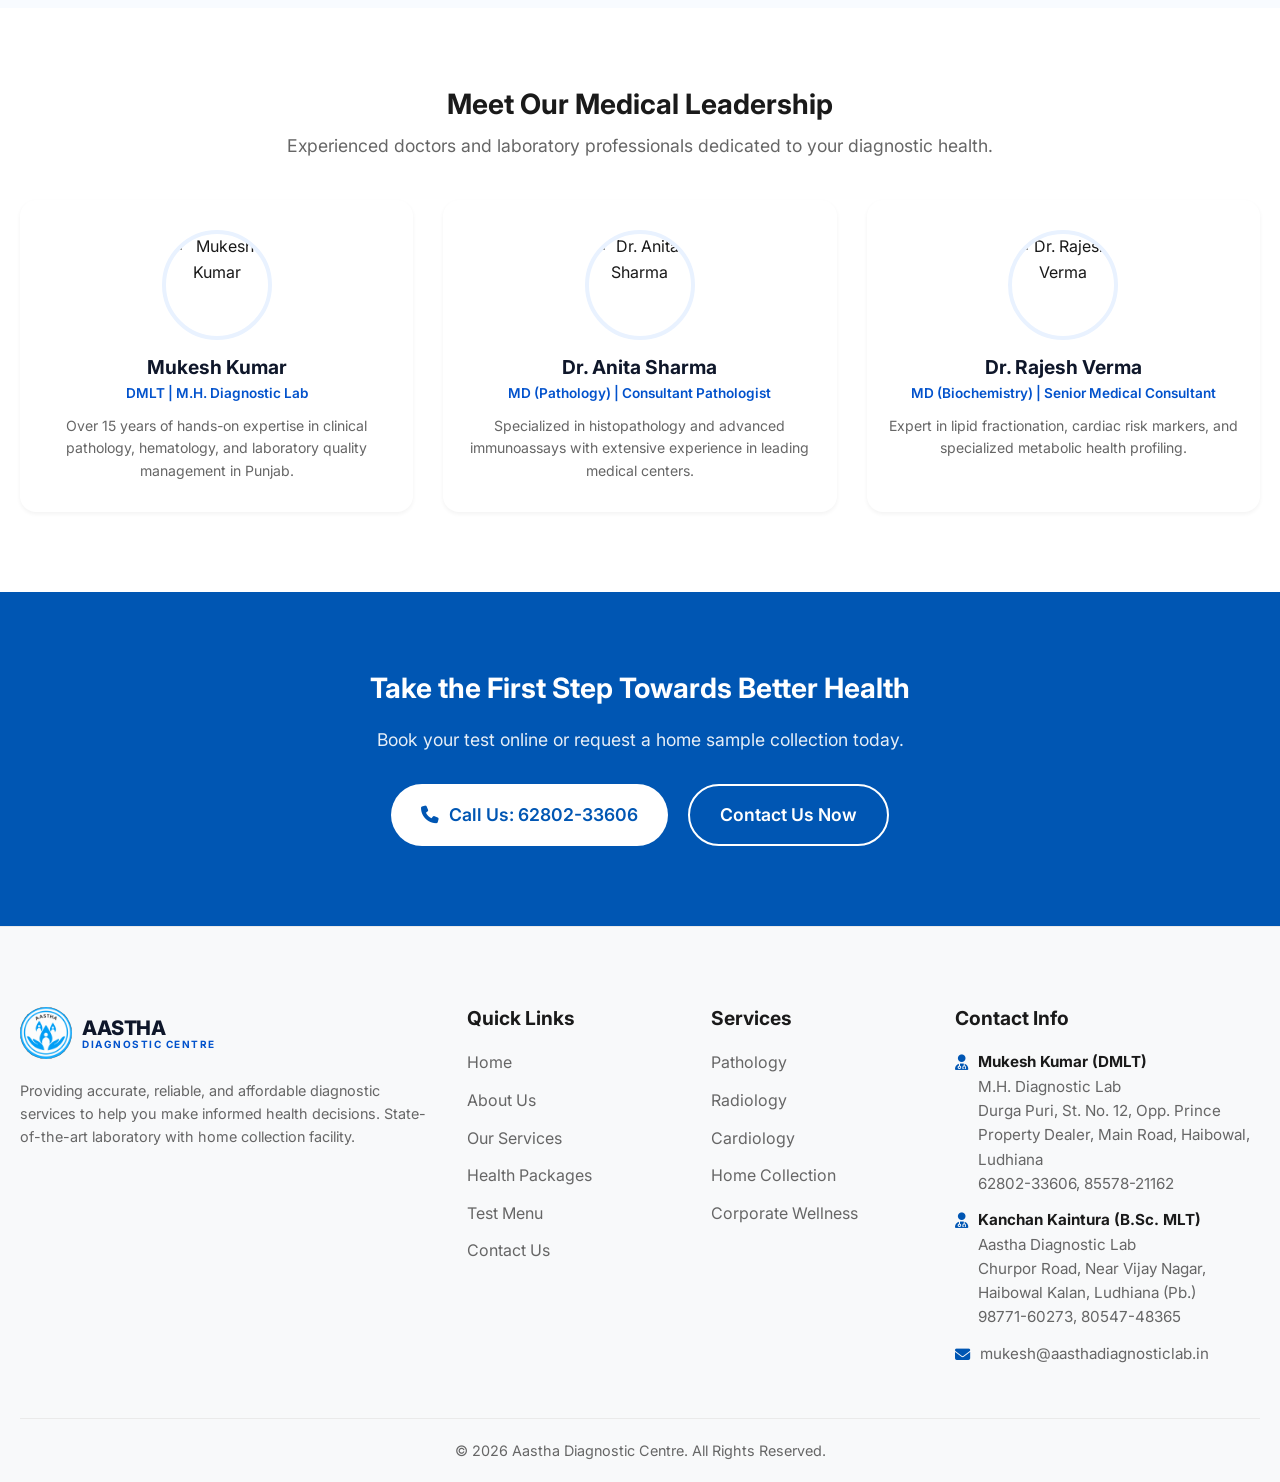
==== commit d37217da: "Switch to the new logo, drop card photos and social icons Replace the placeholder SVG logo with the " ====
--- a/about.html
+++ b/about.html
@@ -22,12 +22,6 @@
                 <a href="tel:+919877160273"><i class="fa-solid fa-phone"></i> 98771-60273</a>
             </div>
             <div class="top-right">
-                <div class="social-icons">
-                    <a href="#"><i class="fa-brands fa-facebook-f"></i></a>
-                    <a href="#"><i class="fa-brands fa-twitter"></i></a>
-                    <a href="#"><i class="fa-brands fa-instagram"></i></a>
-                    <a href="#"><i class="fa-brands fa-linkedin-in"></i></a>
-                </div>
                 <button class="btn btn-light btn-sm" style="padding: 5px 15px; font-size: 0.8rem;">Book a Test</button>
             </div>
         </div>
@@ -37,7 +31,11 @@
     <header class="header">
         <div class="container">
             <div class="logo">
-                <img src="assets/logo.svg" alt="Aastha Diagnostic Centre Logo" style="height: 52px; width: auto;">
+                <img src="assets/logo.jpg" alt="Aastha Diagnostic Centre Logo" class="logo-mark">
+                <span class="logo-wordmark">
+                    <span class="logo-name">AASTHA</span>
+                    <span class="logo-tagline">DIAGNOSTIC CENTRE</span>
+                </span>
             </div>
             <nav class="nav-links" id="navLinks">
                 <a href="index.html">Home</a>
@@ -199,14 +197,13 @@
             <div class="footer-grid">
                 <div>
                     <div class="logo footer-logo">
-                        <img src="assets/logo.svg" alt="Aastha Diagnostic Centre Logo" style="height: 52px; width: auto;">
+                        <img src="assets/logo.jpg" alt="Aastha Diagnostic Centre Logo" class="logo-mark">
+                        <span class="logo-wordmark">
+                            <span class="logo-name">AASTHA</span>
+                            <span class="logo-tagline">DIAGNOSTIC CENTRE</span>
+                        </span>
                     </div>
                     <p style="color:var(--text-muted); font-size:0.9rem; margin-bottom:20px;">Providing accurate, reliable, and affordable diagnostic services to help you make informed health decisions. State-of-the-art laboratory with home collection facility.</p>
-                    <div class="social-icons">
-                        <a href="#" style="background:var(--primary-blue); color:white; width:35px; height:35px; border-radius:50%; display:flex; align-items:center; justify-content:center;"><i class="fa-brands fa-facebook-f"></i></a>
-                        <a href="#" style="background:var(--primary-blue); color:white; width:35px; height:35px; border-radius:50%; display:flex; align-items:center; justify-content:center;"><i class="fa-brands fa-twitter"></i></a>
-                        <a href="#" style="background:var(--primary-blue); color:white; width:35px; height:35px; border-radius:50%; display:flex; align-items:center; justify-content:center;"><i class="fa-brands fa-instagram"></i></a>
-                    </div>
                 </div>
                 
                 <div>
--- a/css/styles.css
+++ b/css/styles.css
@@ -165,11 +165,6 @@
   gap: 20px;
 }
 
-.social-icons {
-  display: flex;
-  gap: 12px;
-}
-
 /* Header & Nav */
 .header {
   background: white;
@@ -192,8 +187,32 @@
   gap: 10px;
 }
 
-.logo img {
-  height: 40px;
+.logo-mark {
+  height: 44px;
+  width: 44px;
+  border-radius: 50%; /* clips the source image's square background */
+  object-fit: cover;
+  flex-shrink: 0;
+}
+
+.logo-wordmark {
+  display: flex;
+  flex-direction: column;
+  line-height: 1.1;
+}
+
+.logo-name {
+  font-size: 1.25rem;
+  font-weight: 800;
+  letter-spacing: -0.5px;
+  color: #0f172a;
+}
+
+.logo-tagline {
+  font-size: 0.625rem;
+  font-weight: 700;
+  letter-spacing: 1.5px;
+  color: #0252cc;
 }
 
 .nav-links {
@@ -554,27 +573,14 @@
   display: flex;
   align-items: flex-start;
   gap: 14px;
+  padding-left: 10px;
+  border-left: 3px solid #0252cc;
 }
 
 .doctor-divider {
   height: 1px;
   background: #e9f2ff;
   margin: 0 -16px;
-}
-
-.doctor-img-wrapper {
-  width: 64px;
-  height: 64px;
-  border-radius: 50%;
-  overflow: hidden;
-  flex-shrink: 0;
-  border: 2px solid #e9f2ff;
-}
-
-.doctor-img-wrapper img {
-  width: 100%;
-  height: 100%;
-  object-fit: cover;
 }
 
 .doctor-details-content {
@@ -1098,9 +1104,13 @@
   margin-bottom: 40px;
 }
 
-.footer-logo img {
-  height: 50px;
+.footer-logo {
   margin-bottom: 20px;
+}
+
+.footer-logo .logo-mark {
+  height: 52px;
+  width: 52px;
 }
 
 .footer h4 {
@@ -1315,8 +1325,6 @@
   }
 
   .doctor-entry {
-    flex-direction: column;
-    align-items: flex-start;
     gap: 10px;
   }
 }
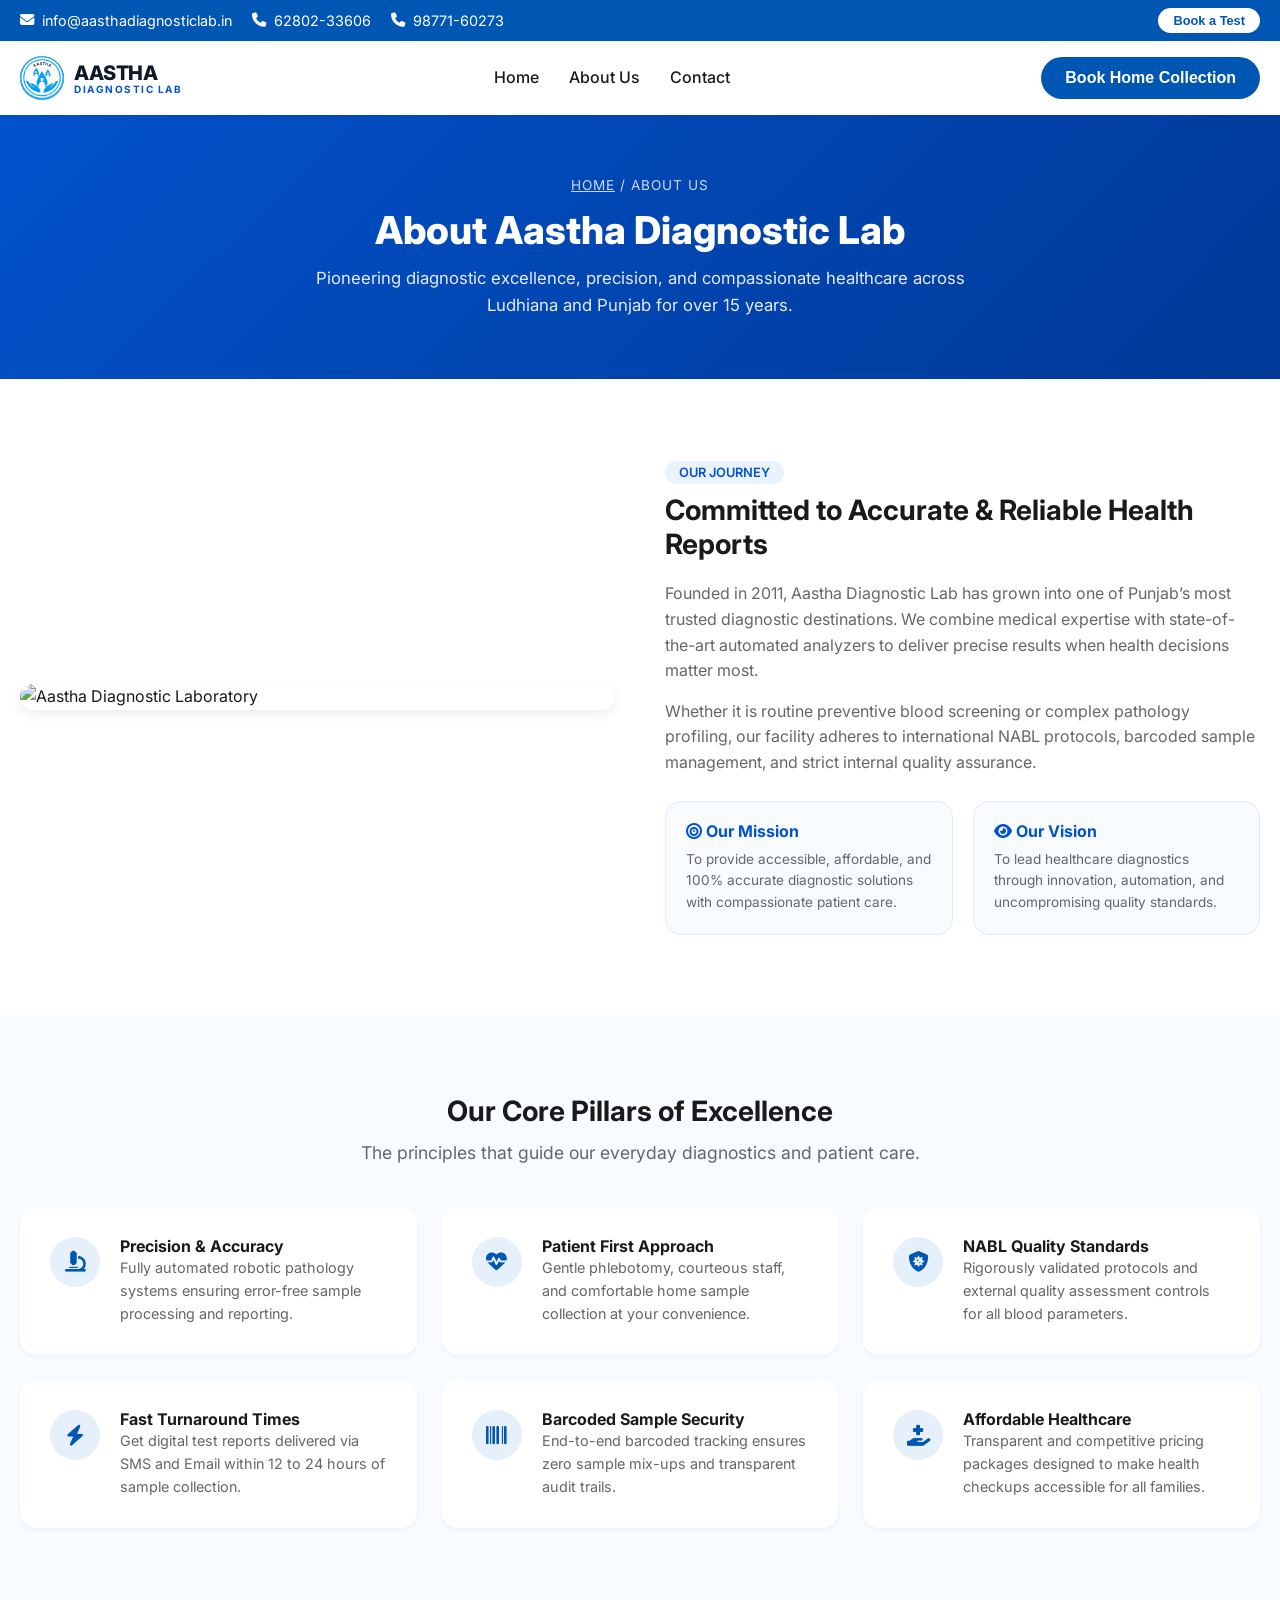
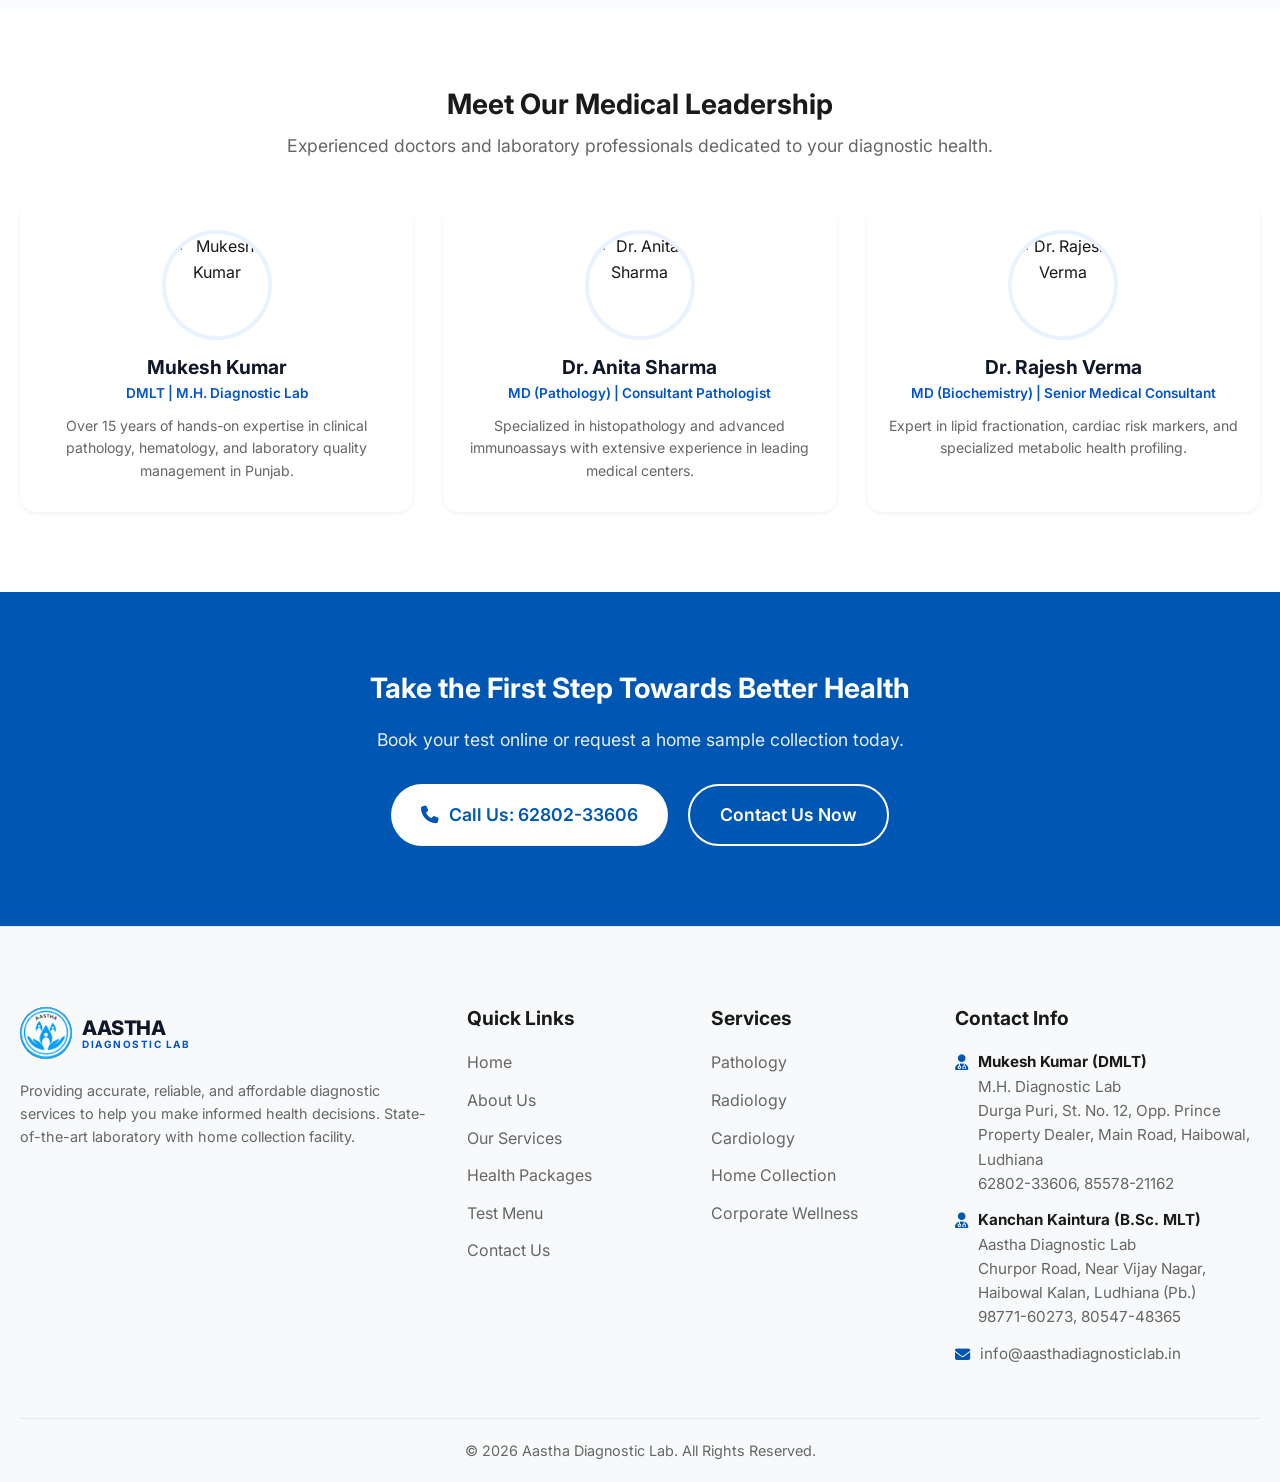
==== commit 0b80faab: "Update official email to info@aasthadiagnosticlab.in and change Diagnostic Centre to Diagnostic Lab" ====
--- a/about.html
+++ b/about.html
@@ -3,7 +3,7 @@
 <head>
     <meta charset="UTF-8">
     <meta name="viewport" content="width=device-width, initial-scale=1.0">
-    <title>About Us | Aastha Diagnostic Centre Ludhiana</title>
+    <title>About Us | Aastha Diagnostic Lab Ludhiana</title>
     <!-- Google Fonts -->
     <link href="https://fonts.googleapis.com/css2?family=Inter:wght@300;400;500;600;700;800&display=swap" rel="stylesheet">
     <!-- FontAwesome for Icons -->
@@ -17,7 +17,7 @@
     <div class="top-bar">
         <div class="container">
             <div class="top-contact">
-                <a href="mailto:mukesh@aasthadiagnosticlab.in"><i class="fa-solid fa-envelope"></i> mukesh@aasthadiagnosticlab.in</a>
+                <a href="mailto:info@aasthadiagnosticlab.in"><i class="fa-solid fa-envelope"></i> info@aasthadiagnosticlab.in</a>
                 <a href="tel:+916280233606"><i class="fa-solid fa-phone"></i> 62802-33606</a>
                 <a href="tel:+919877160273"><i class="fa-solid fa-phone"></i> 98771-60273</a>
             </div>
@@ -31,10 +31,10 @@
     <header class="header">
         <div class="container">
             <div class="logo">
-                <img src="assets/logo.jpg" alt="Aastha Diagnostic Centre Logo" class="logo-mark">
+                <img src="assets/logo.jpg" alt="Aastha Diagnostic Lab Logo" class="logo-mark">
                 <span class="logo-wordmark">
                     <span class="logo-name">AASTHA</span>
-                    <span class="logo-tagline">DIAGNOSTIC CENTRE</span>
+                    <span class="logo-tagline">DIAGNOSTIC LAB</span>
                 </span>
             </div>
             <nav class="nav-links" id="navLinks">
@@ -57,7 +57,7 @@
             <div style="font-size: 0.85rem; text-transform: uppercase; letter-spacing: 1px; margin-bottom: 10px; opacity: 0.8;">
                 <a href="index.html" style="color: white; text-decoration: underline;">Home</a> / About Us
             </div>
-            <h1 style="font-size: 2.4rem; font-weight: 800; margin-bottom: 12px; color: #ffffff;">About Aastha Diagnostic Centre</h1>
+            <h1 style="font-size: 2.4rem; font-weight: 800; margin-bottom: 12px; color: #ffffff;">About Aastha Diagnostic Lab</h1>
             <p style="font-size: 1.05rem; max-width: 700px; margin: 0 auto; opacity: 0.9;">Pioneering diagnostic excellence, precision, and compassionate healthcare across Ludhiana and Punjab for over 15 years.</p>
         </div>
     </section>
@@ -72,7 +72,7 @@
                 <div class="split-content">
                     <span style="background:#e9f2ff; color:#0252cc; padding:4px 14px; border-radius:20px; font-weight:600; font-size:0.8rem;">OUR JOURNEY</span>
                     <h2 class="section-title" style="margin-top: 10px;">Committed to Accurate & Reliable Health Reports</h2>
-                    <p style="color: var(--text-muted); margin-bottom: 15px;">Founded in 2011, Aastha Diagnostic Centre has grown into one of Punjab’s most trusted diagnostic destinations. We combine medical expertise with state-of-the-art automated analyzers to deliver precise results when health decisions matter most.</p>
+                    <p style="color: var(--text-muted); margin-bottom: 15px;">Founded in 2011, Aastha Diagnostic Lab has grown into one of Punjab’s most trusted diagnostic destinations. We combine medical expertise with state-of-the-art automated analyzers to deliver precise results when health decisions matter most.</p>
                     <p style="color: var(--text-muted); margin-bottom: 25px;">Whether it is routine preventive blood screening or complex pathology profiling, our facility adheres to international NABL protocols, barcoded sample management, and strict internal quality assurance.</p>
 
                     <div style="display: grid; grid-template-columns: 1fr 1fr; gap: 20px;">
@@ -197,10 +197,10 @@
             <div class="footer-grid">
                 <div>
                     <div class="logo footer-logo">
-                        <img src="assets/logo.jpg" alt="Aastha Diagnostic Centre Logo" class="logo-mark">
+                        <img src="assets/logo.jpg" alt="Aastha Diagnostic Lab Logo" class="logo-mark">
                         <span class="logo-wordmark">
                             <span class="logo-name">AASTHA</span>
-                            <span class="logo-tagline">DIAGNOSTIC CENTRE</span>
+                            <span class="logo-tagline">DIAGNOSTIC LAB</span>
                         </span>
                     </div>
                     <p style="color:var(--text-muted); font-size:0.9rem; margin-bottom:20px;">Providing accurate, reliable, and affordable diagnostic services to help you make informed health decisions. State-of-the-art laboratory with home collection facility.</p>
@@ -234,13 +234,13 @@
                     <ul style="color:var(--text-muted); font-size:0.95rem;">
                         <li style="display:flex; gap:10px;"><i class="fa-solid fa-user-doctor" style="color:var(--primary-blue); margin-top:5px;"></i> <span><strong style="color:#1a1a1a;">Mukesh Kumar (DMLT)</strong><br>M.H. Diagnostic Lab<br>Durga Puri, St. No. 12, Opp. Prince Property Dealer, Main Road, Haibowal, Ludhiana<br><a href="tel:+916280233606" style="display:inline;">62802-33606</a>, <a href="tel:+918557821162" style="display:inline;">85578-21162</a></span></li>
                         <li style="display:flex; gap:10px;"><i class="fa-solid fa-user-doctor" style="color:var(--primary-blue); margin-top:5px;"></i> <span><strong style="color:#1a1a1a;">Kanchan Kaintura (B.Sc. MLT)</strong><br>Aastha Diagnostic Lab<br>Churpor Road, Near Vijay Nagar, Haibowal Kalan, Ludhiana (Pb.)<br><a href="tel:+919877160273" style="display:inline;">98771-60273</a>, <a href="tel:+918054748365" style="display:inline;">80547-48365</a></span></li>
-                        <li style="display:flex; gap:10px;"><i class="fa-solid fa-envelope" style="color:var(--primary-blue); margin-top:5px;"></i> <a href="mailto:mukesh@aasthadiagnosticlab.in" style="display:inline;">mukesh@aasthadiagnosticlab.in</a></li>
+                        <li style="display:flex; gap:10px;"><i class="fa-solid fa-envelope" style="color:var(--primary-blue); margin-top:5px;"></i> <a href="mailto:info@aasthadiagnosticlab.in" style="display:inline;">info@aasthadiagnosticlab.in</a></li>
                     </ul>
                 </div>
             </div>
             
             <div class="footer-bottom">
-                <p>&copy; 2026 Aastha Diagnostic Centre. All Rights Reserved.</p>
+                <p>&copy; 2026 Aastha Diagnostic Lab. All Rights Reserved.</p>
             </div>
         </div>
     </footer>
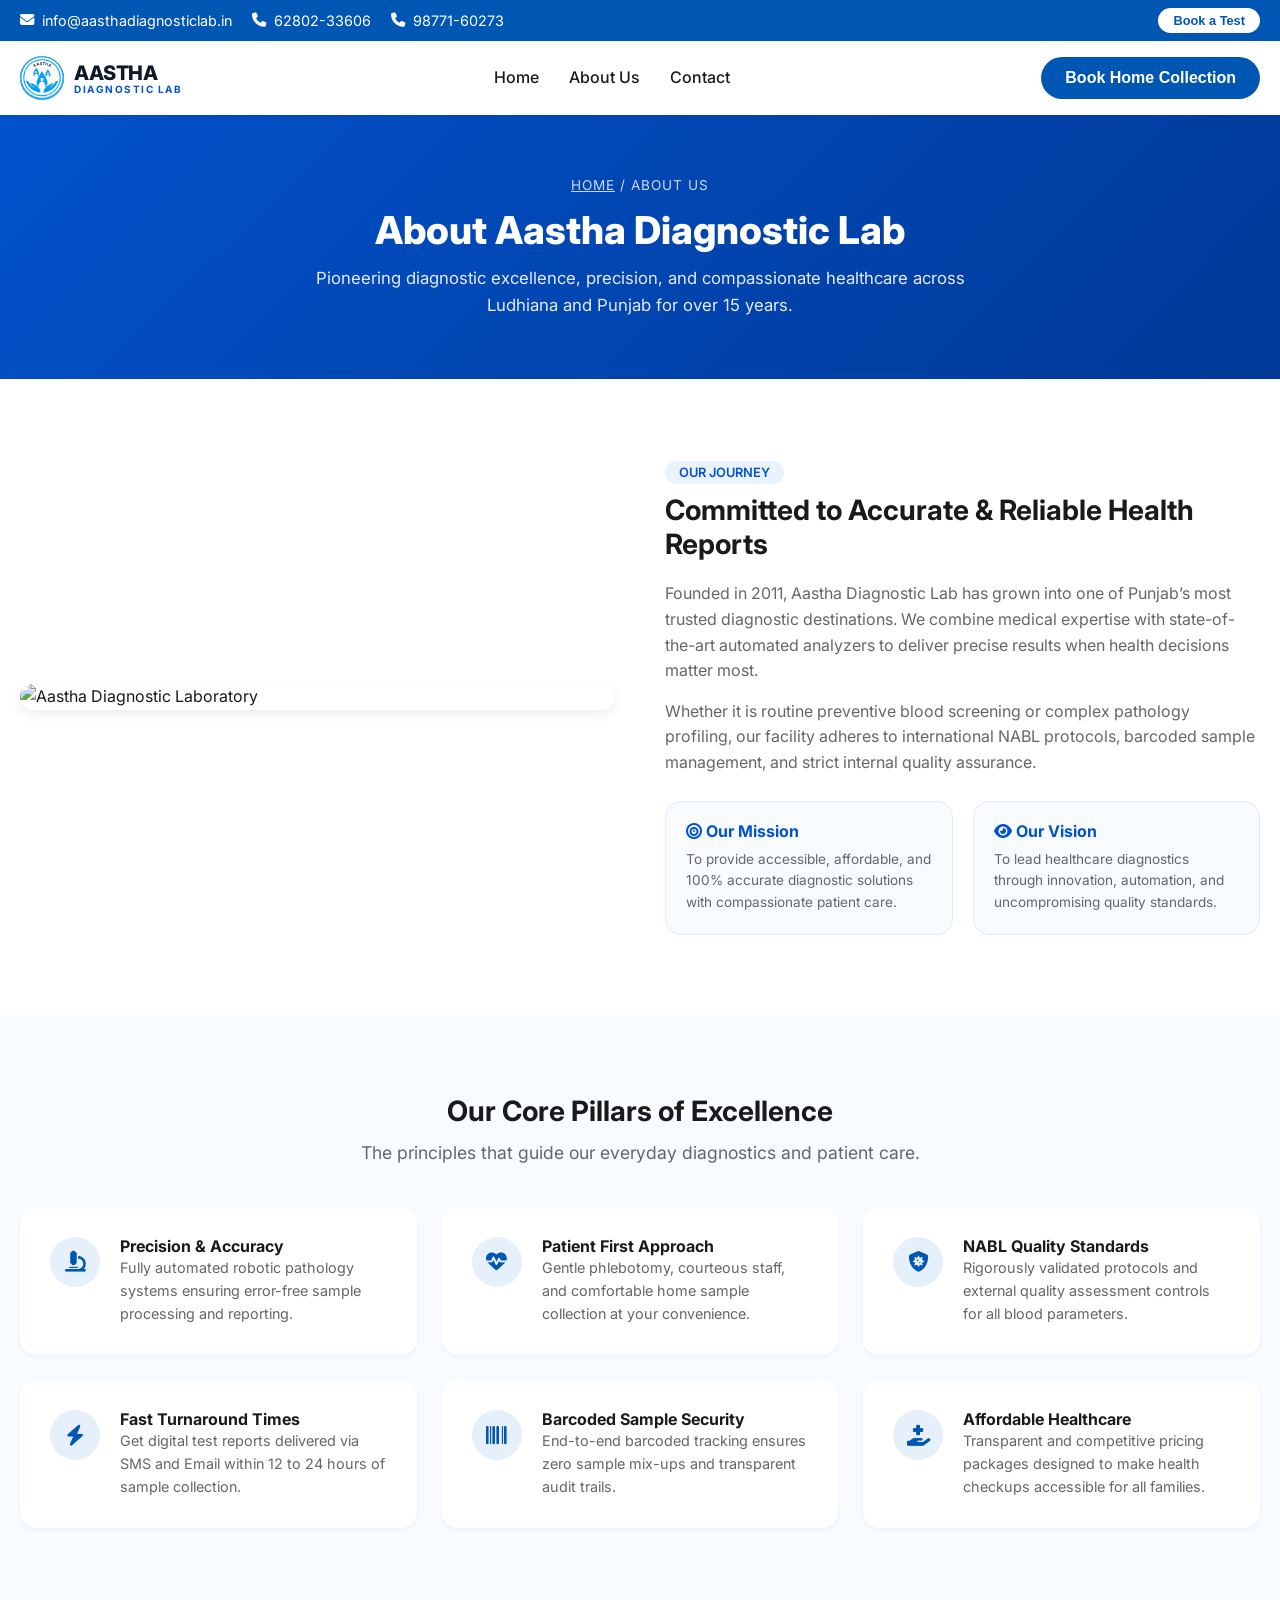
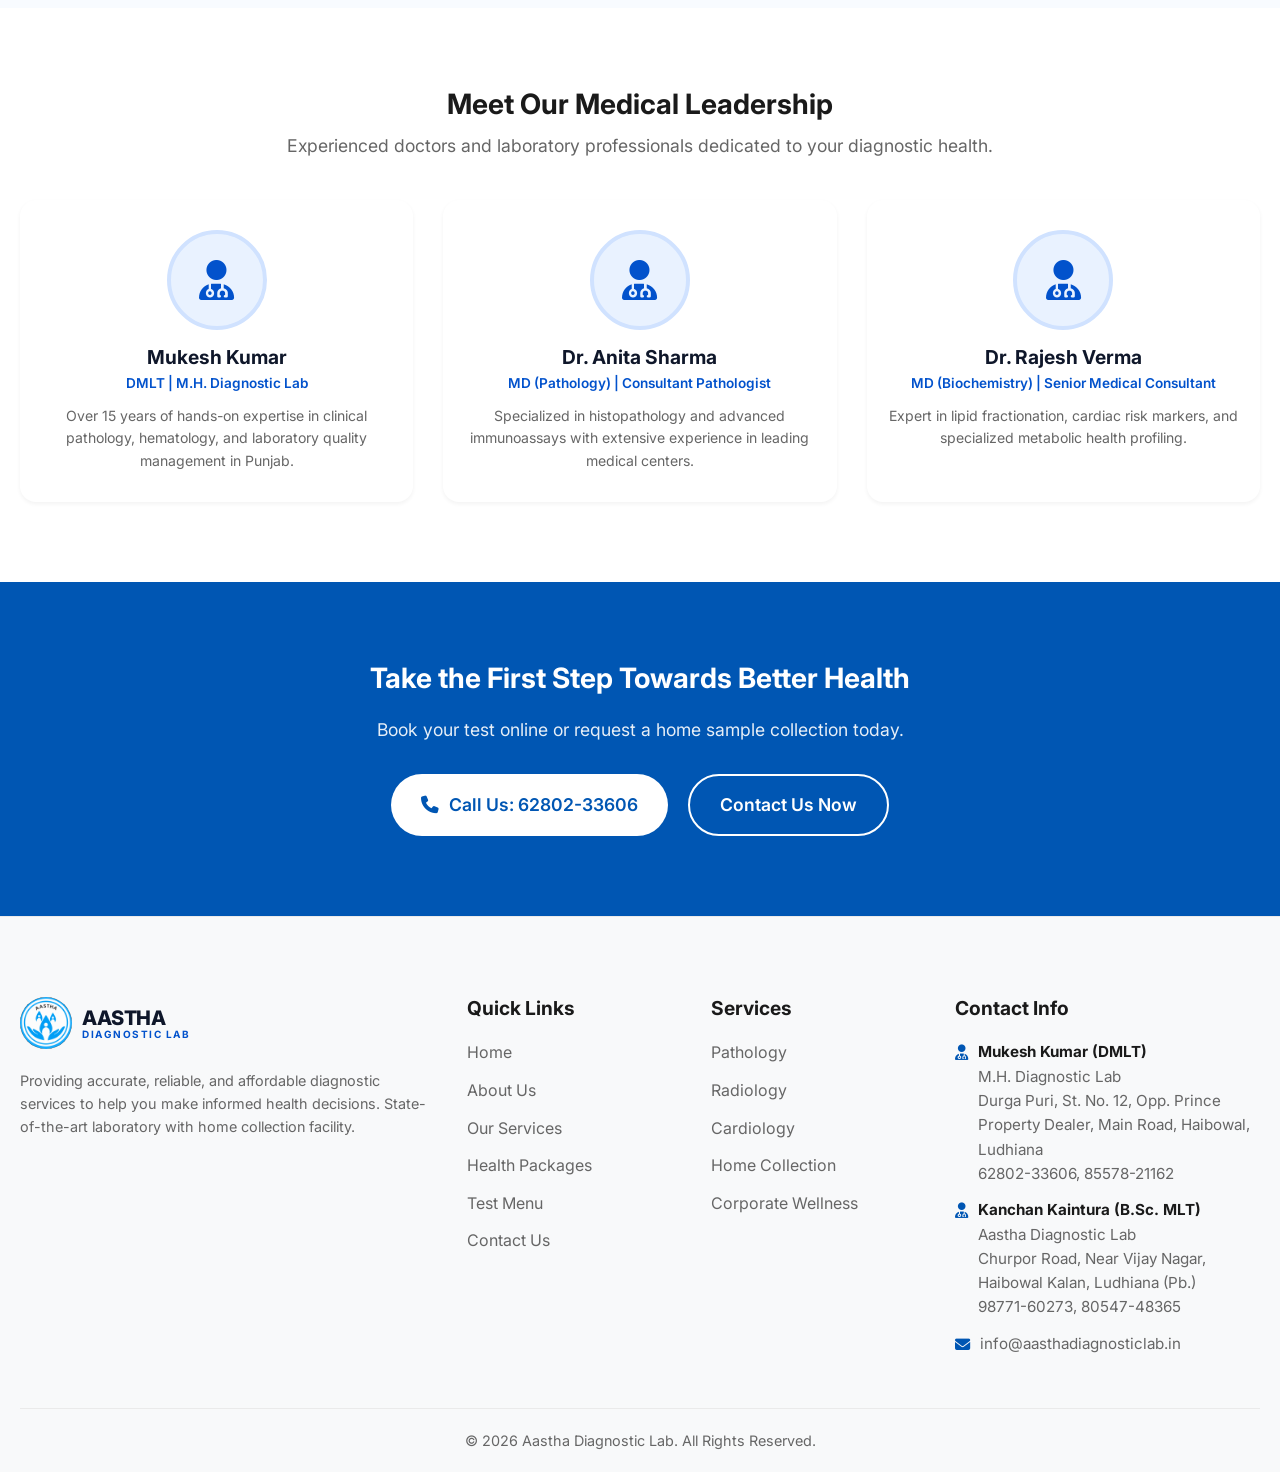
==== commit 36ff1172: "Fix mobile responsiveness, update hero doctor card layout, and update medical leadership team sectio" ====
--- a/about.html
+++ b/about.html
@@ -156,21 +156,27 @@
             <div class="testimonials-grid" style="grid-template-columns: repeat(3, 1fr);">
                 <!-- Doctor 1 -->
                 <div class="testimonial-card text-center" style="padding: 30px 20px;">
-                    <img src="https://images.unsplash.com/photo-1622253692010-333f2da6031d?auto=format&fit=crop&w=300&q=80" alt="Mukesh Kumar" style="width: 110px; height: 110px; border-radius: 50%; object-fit: cover; margin: 0 auto 16px; border: 4px solid #e9f2ff;">
+                    <div style="width: 100px; height: 100px; border-radius: 50%; background: #e9f2ff; color: #0252cc; display: flex; align-items: center; justify-content: center; font-size: 2.5rem; margin: 0 auto 16px; border: 4px solid #d0e2ff;">
+                        <i class="fa-solid fa-user-doctor"></i>
+                    </div>
                     <h3 style="font-size: 1.2rem; color: #0f172a; margin-bottom: 4px;">Mukesh Kumar</h3>
                     <div style="color: #0252cc; font-weight: 600; font-size: 0.85rem; margin-bottom: 10px;">DMLT | M.H. Diagnostic Lab</div>
                     <p style="font-size: 0.88rem; color: var(--text-muted);">Over 15 years of hands-on expertise in clinical pathology, hematology, and laboratory quality management in Punjab.</p>
                 </div>
                 <!-- Doctor 2 -->
                 <div class="testimonial-card text-center" style="padding: 30px 20px;">
-                    <img src="https://images.unsplash.com/photo-1559839734-2b71ea197ec2?auto=format&fit=crop&w=300&q=80" alt="Dr. Anita Sharma" style="width: 110px; height: 110px; border-radius: 50%; object-fit: cover; margin: 0 auto 16px; border: 4px solid #e9f2ff;">
+                    <div style="width: 100px; height: 100px; border-radius: 50%; background: #e9f2ff; color: #0252cc; display: flex; align-items: center; justify-content: center; font-size: 2.5rem; margin: 0 auto 16px; border: 4px solid #d0e2ff;">
+                        <i class="fa-solid fa-user-doctor"></i>
+                    </div>
                     <h3 style="font-size: 1.2rem; color: #0f172a; margin-bottom: 4px;">Dr. Anita Sharma</h3>
                     <div style="color: #0252cc; font-weight: 600; font-size: 0.85rem; margin-bottom: 10px;">MD (Pathology) | Consultant Pathologist</div>
                     <p style="font-size: 0.88rem; color: var(--text-muted);">Specialized in histopathology and advanced immunoassays with extensive experience in leading medical centers.</p>
                 </div>
                 <!-- Doctor 3 -->
                 <div class="testimonial-card text-center" style="padding: 30px 20px;">
-                    <img src="https://images.unsplash.com/photo-1612349317150-e413f6a5b16d?auto=format&fit=crop&w=300&q=80" alt="Dr. Rajesh Verma" style="width: 110px; height: 110px; border-radius: 50%; object-fit: cover; margin: 0 auto 16px; border: 4px solid #e9f2ff;">
+                    <div style="width: 100px; height: 100px; border-radius: 50%; background: #e9f2ff; color: #0252cc; display: flex; align-items: center; justify-content: center; font-size: 2.5rem; margin: 0 auto 16px; border: 4px solid #d0e2ff;">
+                        <i class="fa-solid fa-user-doctor"></i>
+                    </div>
                     <h3 style="font-size: 1.2rem; color: #0f172a; margin-bottom: 4px;">Dr. Rajesh Verma</h3>
                     <div style="color: #0252cc; font-weight: 600; font-size: 0.85rem; margin-bottom: 10px;">MD (Biochemistry) | Senior Medical Consultant</div>
                     <p style="font-size: 0.88rem; color: var(--text-muted);">Expert in lipid fractionation, cardiac risk markers, and specialized metabolic health profiling.</p>
--- a/css/styles.css
+++ b/css/styles.css
@@ -95,6 +95,8 @@
   border-radius: 50px;
   font-weight: 600;
   cursor: pointer;
+  white-space: nowrap;
+  flex-shrink: 0;
   transition: var(--transition);
   border: none;
   font-size: 1rem;
@@ -297,7 +299,7 @@
 }
 
 .hero-left-card h1 {
-  font-size: 2.3rem;
+  font-size: 2.2rem;
   font-weight: 700;
   line-height: 1.25;
   color: #0f172a;
@@ -417,6 +419,7 @@
   display: flex;
   align-items: center;
   gap: 6px;
+  white-space: nowrap;
 }
 
 .hero-toll-free strong {
@@ -432,6 +435,8 @@
   border-radius: 20px;
   border: none;
   cursor: pointer;
+  white-space: nowrap;
+  flex-shrink: 0;
   transition: var(--transition);
 }
 
@@ -568,6 +573,12 @@
   color: #94a3b8;
 }
 
+.doctor-entries {
+  display: flex;
+  flex-direction: row;
+  gap: 30px;
+}
+
 /* Each half of the card: one lab / one person */
 .doctor-entry {
   display: flex;
@@ -722,6 +733,14 @@
 .feature-card p {
   font-size: 0.9rem;
   color: var(--text-muted);
+}
+
+.section-header-flex {
+  display: flex;
+  justify-content: space-between;
+  align-items: flex-end;
+  margin-bottom: 40px;
+  gap: 20px;
 }
 
 /* Popular Tests Grid */
@@ -1300,6 +1319,9 @@
   .hero-bottom-right {
     width: 100%;
     justify-content: space-between;
+    align-items: center;
+    flex-wrap: wrap;
+    gap: 10px;
   }
 
   .hero-image-box {
@@ -1327,4 +1349,16 @@
   .doctor-entry {
     gap: 10px;
   }
-}
+
+  .doctor-entries {
+    flex-direction: column;
+    gap: 30px;
+  }
+
+  .section-header-flex {
+    flex-direction: column;
+    align-items: flex-start;
+    gap: 15px;
+    margin-bottom: 24px;
+  }
+}
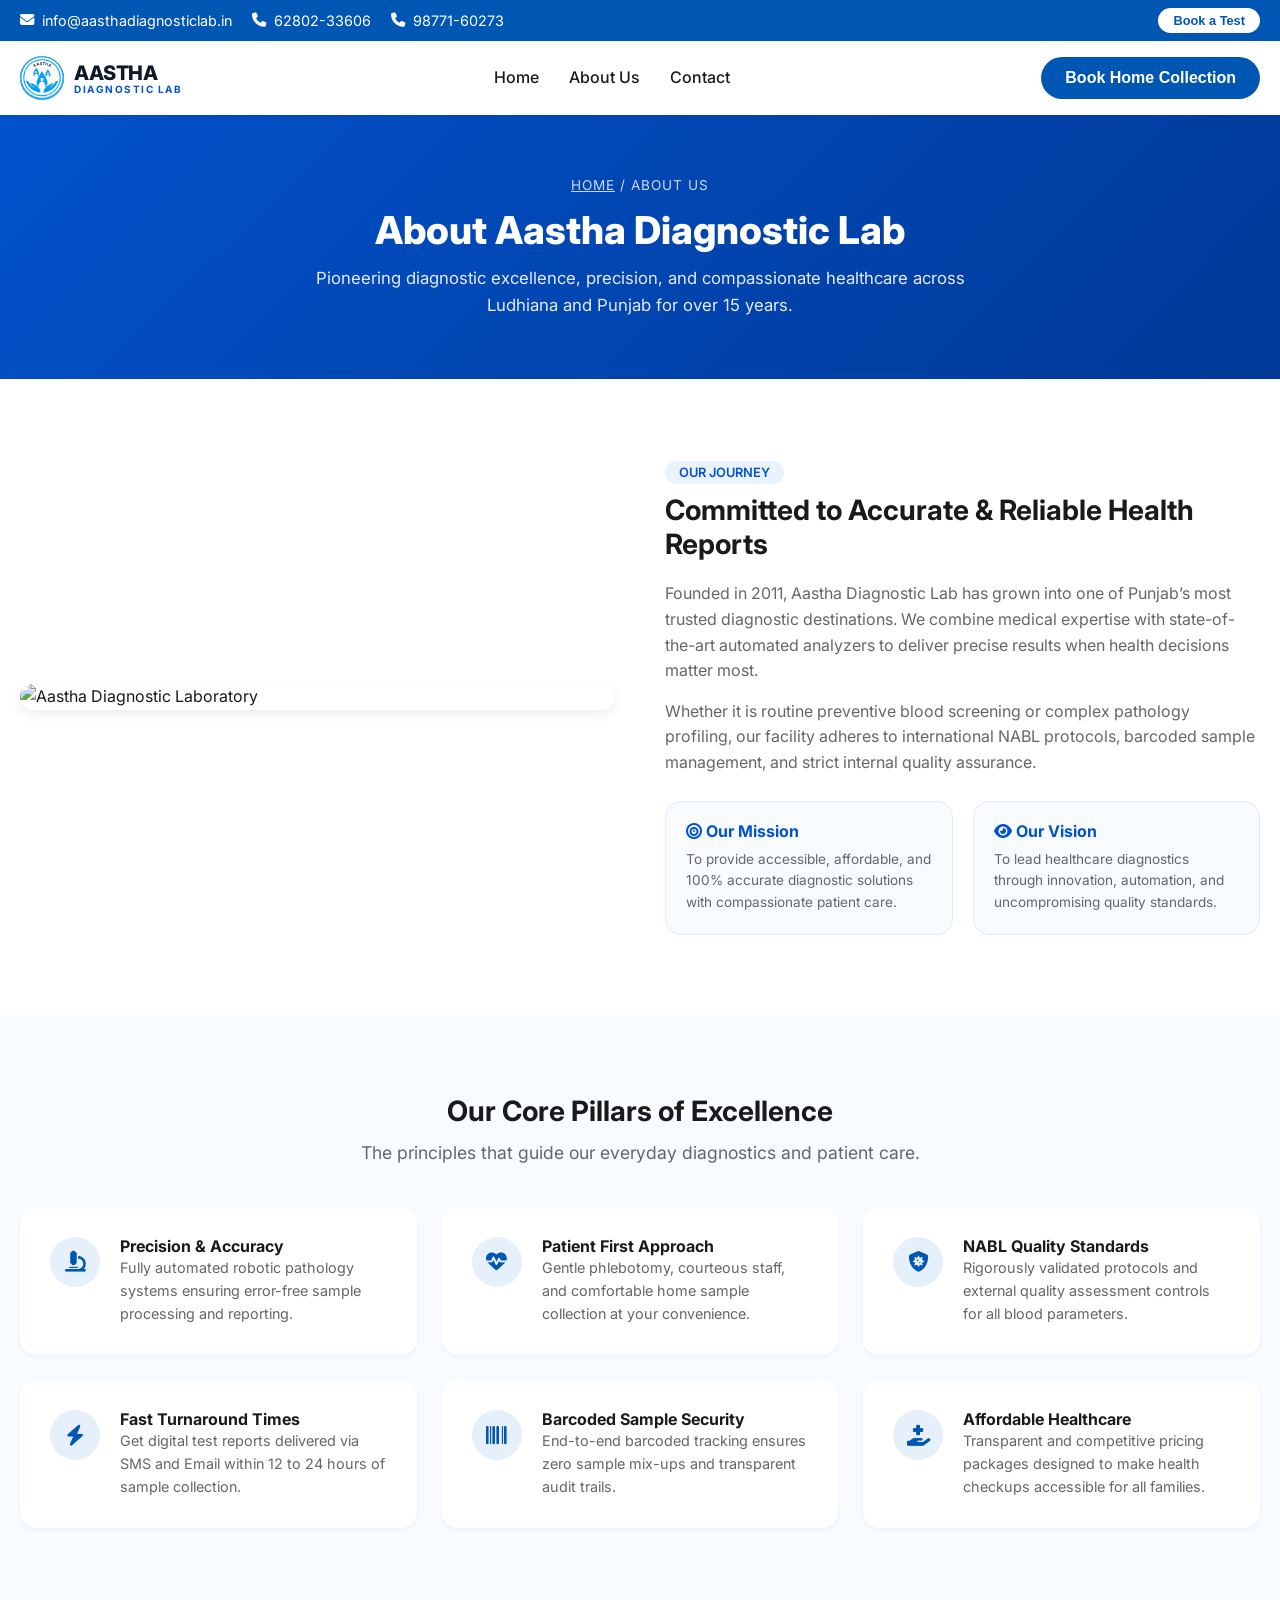
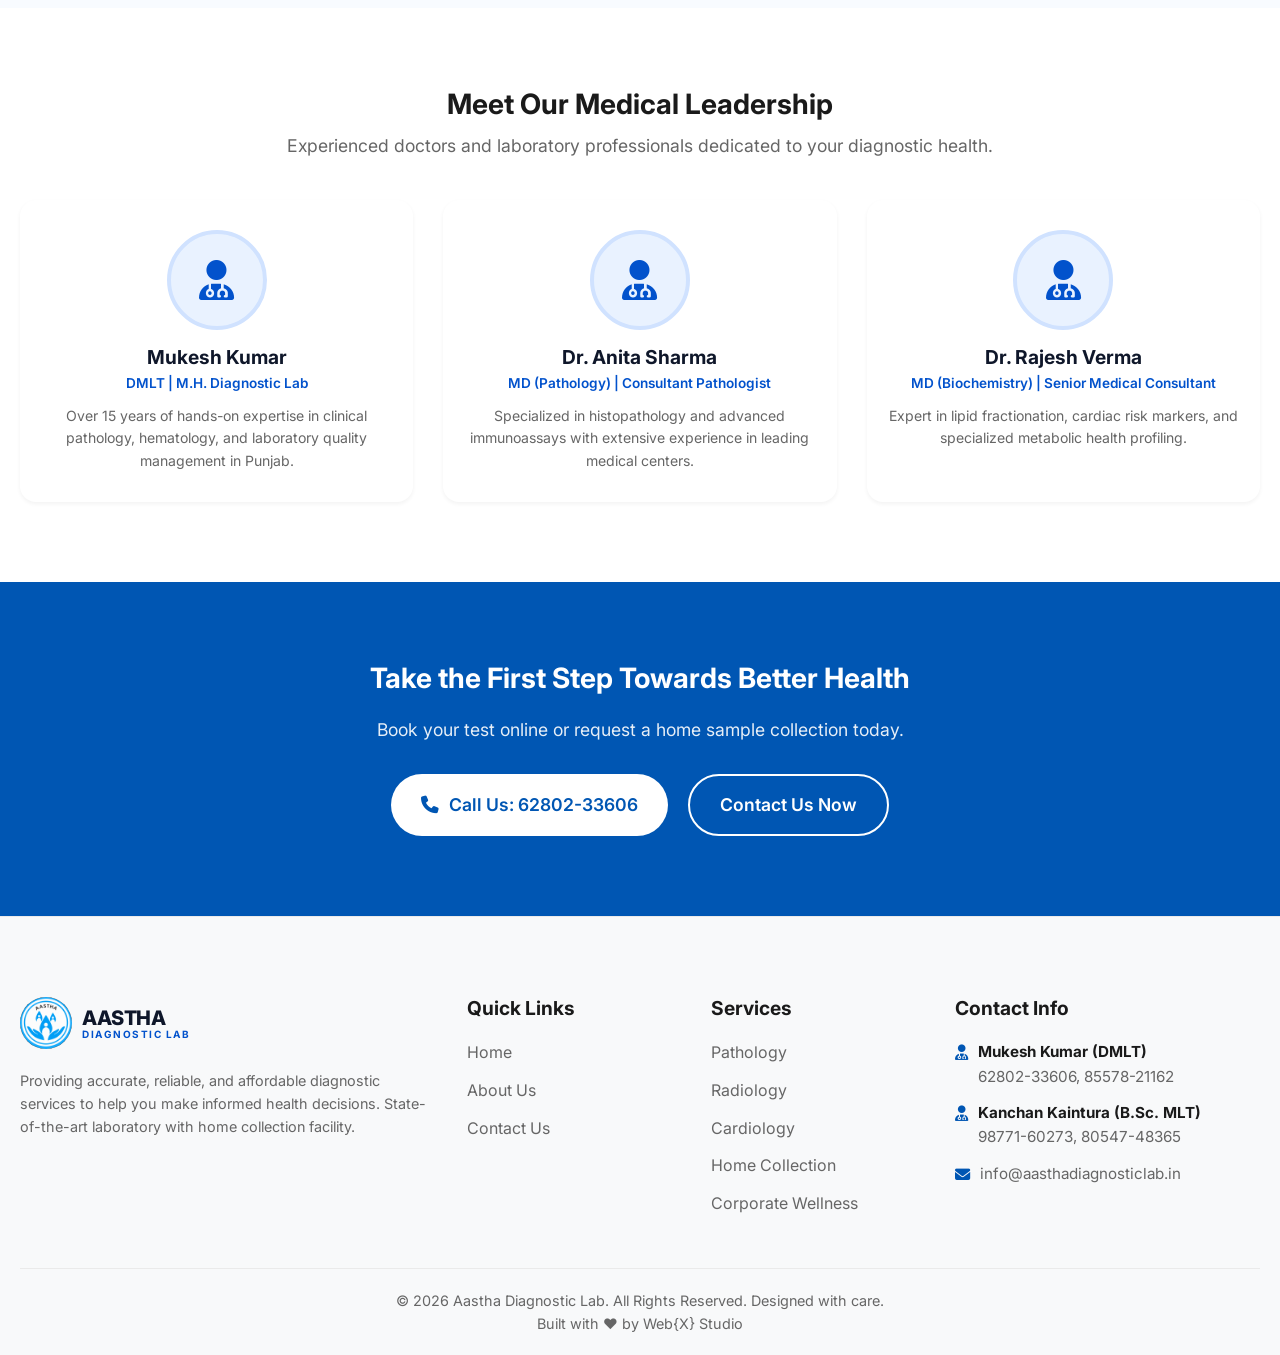
==== commit 7cac07ba: "updated the links and footer" ====
--- a/about.html
+++ b/about.html
@@ -31,11 +31,13 @@
     <header class="header">
         <div class="container">
             <div class="logo">
-                <img src="assets/logo.jpg" alt="Aastha Diagnostic Lab Logo" class="logo-mark">
-                <span class="logo-wordmark">
-                    <span class="logo-name">AASTHA</span>
-                    <span class="logo-tagline">DIAGNOSTIC LAB</span>
-                </span>
+                 <a href="index.html" class="logo">
+                    <img src="assets/logo.jpg" alt="Aastha Diagnostic Lab Logo" class="logo-mark">
+                    <span class="logo-wordmark">
+                        <span class="logo-name">AASTHA</span>
+                        <span class="logo-tagline">DIAGNOSTIC LAB</span>
+                    </span>
+                </a>
             </div>
             <nav class="nav-links" id="navLinks">
                 <a href="index.html">Home</a>
@@ -197,56 +199,69 @@
         </div>
     </section>
 
-    <!-- Footer -->
-    <footer class="footer">
+   <footer class="footer">
         <div class="container">
             <div class="footer-grid">
                 <div>
                     <div class="logo footer-logo">
+                         <a href="index.html" class="logo">
                         <img src="assets/logo.jpg" alt="Aastha Diagnostic Lab Logo" class="logo-mark">
                         <span class="logo-wordmark">
                             <span class="logo-name">AASTHA</span>
                             <span class="logo-tagline">DIAGNOSTIC LAB</span>
                         </span>
-                    </div>
-                    <p style="color:var(--text-muted); font-size:0.9rem; margin-bottom:20px;">Providing accurate, reliable, and affordable diagnostic services to help you make informed health decisions. State-of-the-art laboratory with home collection facility.</p>
-                </div>
-                
+                        </a>
+                    </div>
+                    <p style="color:var(--text-muted); font-size:0.9rem; margin-bottom:20px;">Providing accurate,
+                        reliable, and affordable diagnostic services to help you make informed health decisions.
+                        State-of-the-art laboratory with home collection facility.</p>
+                </div>
                 <div>
                     <h4>Quick Links</h4>
                     <ul>
                         <li><a href="index.html">Home</a></li>
                         <li><a href="about.html">About Us</a></li>
-                        <li><a href="index.html#services">Our Services</a></li>
-                        <li><a href="index.html#packages">Health Packages</a></li>
-                        <li><a href="index.html#tests">Test Menu</a></li>
                         <li><a href="contact.html">Contact Us</a></li>
                     </ul>
                 </div>
-                
                 <div>
                     <h4>Services</h4>
                     <ul>
-                        <li><a href="#">Pathology</a></li>
-                        <li><a href="#">Radiology</a></li>
-                        <li><a href="#">Cardiology</a></li>
-                        <li><a href="#">Home Collection</a></li>
-                        <li><a href="#">Corporate Wellness</a></li>
+                        <li><a href="index.html#">Pathology</a></li>
+                        <li><a href="index.html#">Radiology</a></li>
+                        <li><a href="index.html#">Cardiology</a></li>
+                        <li><a href="index.html#">Home Collection</a></li>
+                        <li><a href="index.html#">Corporate Wellness</a></li>
                     </ul>
                 </div>
-                
                 <div>
                     <h4>Contact Info</h4>
                     <ul style="color:var(--text-muted); font-size:0.95rem;">
-                        <li style="display:flex; gap:10px;"><i class="fa-solid fa-user-doctor" style="color:var(--primary-blue); margin-top:5px;"></i> <span><strong style="color:#1a1a1a;">Mukesh Kumar (DMLT)</strong><br>M.H. Diagnostic Lab<br>Durga Puri, St. No. 12, Opp. Prince Property Dealer, Main Road, Haibowal, Ludhiana<br><a href="tel:+916280233606" style="display:inline;">62802-33606</a>, <a href="tel:+918557821162" style="display:inline;">85578-21162</a></span></li>
-                        <li style="display:flex; gap:10px;"><i class="fa-solid fa-user-doctor" style="color:var(--primary-blue); margin-top:5px;"></i> <span><strong style="color:#1a1a1a;">Kanchan Kaintura (B.Sc. MLT)</strong><br>Aastha Diagnostic Lab<br>Churpor Road, Near Vijay Nagar, Haibowal Kalan, Ludhiana (Pb.)<br><a href="tel:+919877160273" style="display:inline;">98771-60273</a>, <a href="tel:+918054748365" style="display:inline;">80547-48365</a></span></li>
-                        <li style="display:flex; gap:10px;"><i class="fa-solid fa-envelope" style="color:var(--primary-blue); margin-top:5px;"></i> <a href="mailto:info@aasthadiagnosticlab.in" style="display:inline;">info@aasthadiagnosticlab.in</a></li>
+                        <li style="display:flex; gap:10px;"><i class="fa-solid fa-user-doctor"
+                                style="color:var(--primary-blue); margin-top:5px;"></i> <span><strong
+                                    style="color:#1a1a1a;">Mukesh Kumar (DMLT)</strong> <br><a href="tel:+916280233606"
+                                    style="display:inline;">62802-33606</a>, <a href="tel:+918557821162"
+                                    style="display:inline;">85578-21162</a></span></li>
+                        <li style="display:flex; gap:10px;"><i class="fa-solid fa-user-doctor"
+                                style="color:var(--primary-blue); margin-top:5px;"></i> <span><strong
+                                    style="color:#1a1a1a;">Kanchan Kaintura (B.Sc. MLT)</strong><br><a
+                                    href="tel:+919877160273" style="display:inline;">98771-60273</a>, <a
+                                    href="tel:+918054748365" style="display:inline;">80547-48365</a></span></li>
+                        <li style="display:flex; gap:10px;"><i class="fa-solid fa-envelope"
+                                style="color:var(--primary-blue); margin-top:5px;"></i> <a
+                                href="mailto:info@aasthadiagnosticlab.in"
+                                style="display:inline;">info@aasthadiagnosticlab.in</a></li>
                     </ul>
                 </div>
             </div>
-            
             <div class="footer-bottom">
-                <p>&copy; 2026 Aastha Diagnostic Lab. All Rights Reserved.</p>
+                <p>&copy; 2026 Aastha Diagnostic Lab. All Rights Reserved. Designed with care.</p>
+                <a href="https://www.thewebxstudio.com/" class="footer-attribution">Built with ❤️ by Web{X} Studio</a>
+                <style>
+                    .footer-attribution:hover {
+                        color: var(--primary-blue);
+                    }
+                </style>
             </div>
         </div>
     </footer>
--- a/css/styles.css
+++ b/css/styles.css
@@ -1362,3 +1362,32 @@
     margin-bottom: 24px;
   }
 }
+
+/* Responsive adjustments for About Us page */
+@media (max-width: 768px) {
+  .split-section {
+    flex-direction: column;
+    gap: 20px;
+  }
+  .split-image,
+  .split-content {
+    width: 100%;
+  }
+  .testimonials-grid {
+    grid-template-columns: 1fr !important;
+  }
+  .why-grid {
+    grid-template-columns: 1fr !important;
+    gap: 15px !important;
+  }
+  .cta-buttons {
+    flex-direction: column;
+    gap: 10px;
+    align-items: stretch;
+  }
+  .cta-buttons a {
+    width: 100%;
+    text-align: center;
+  }
+}
+
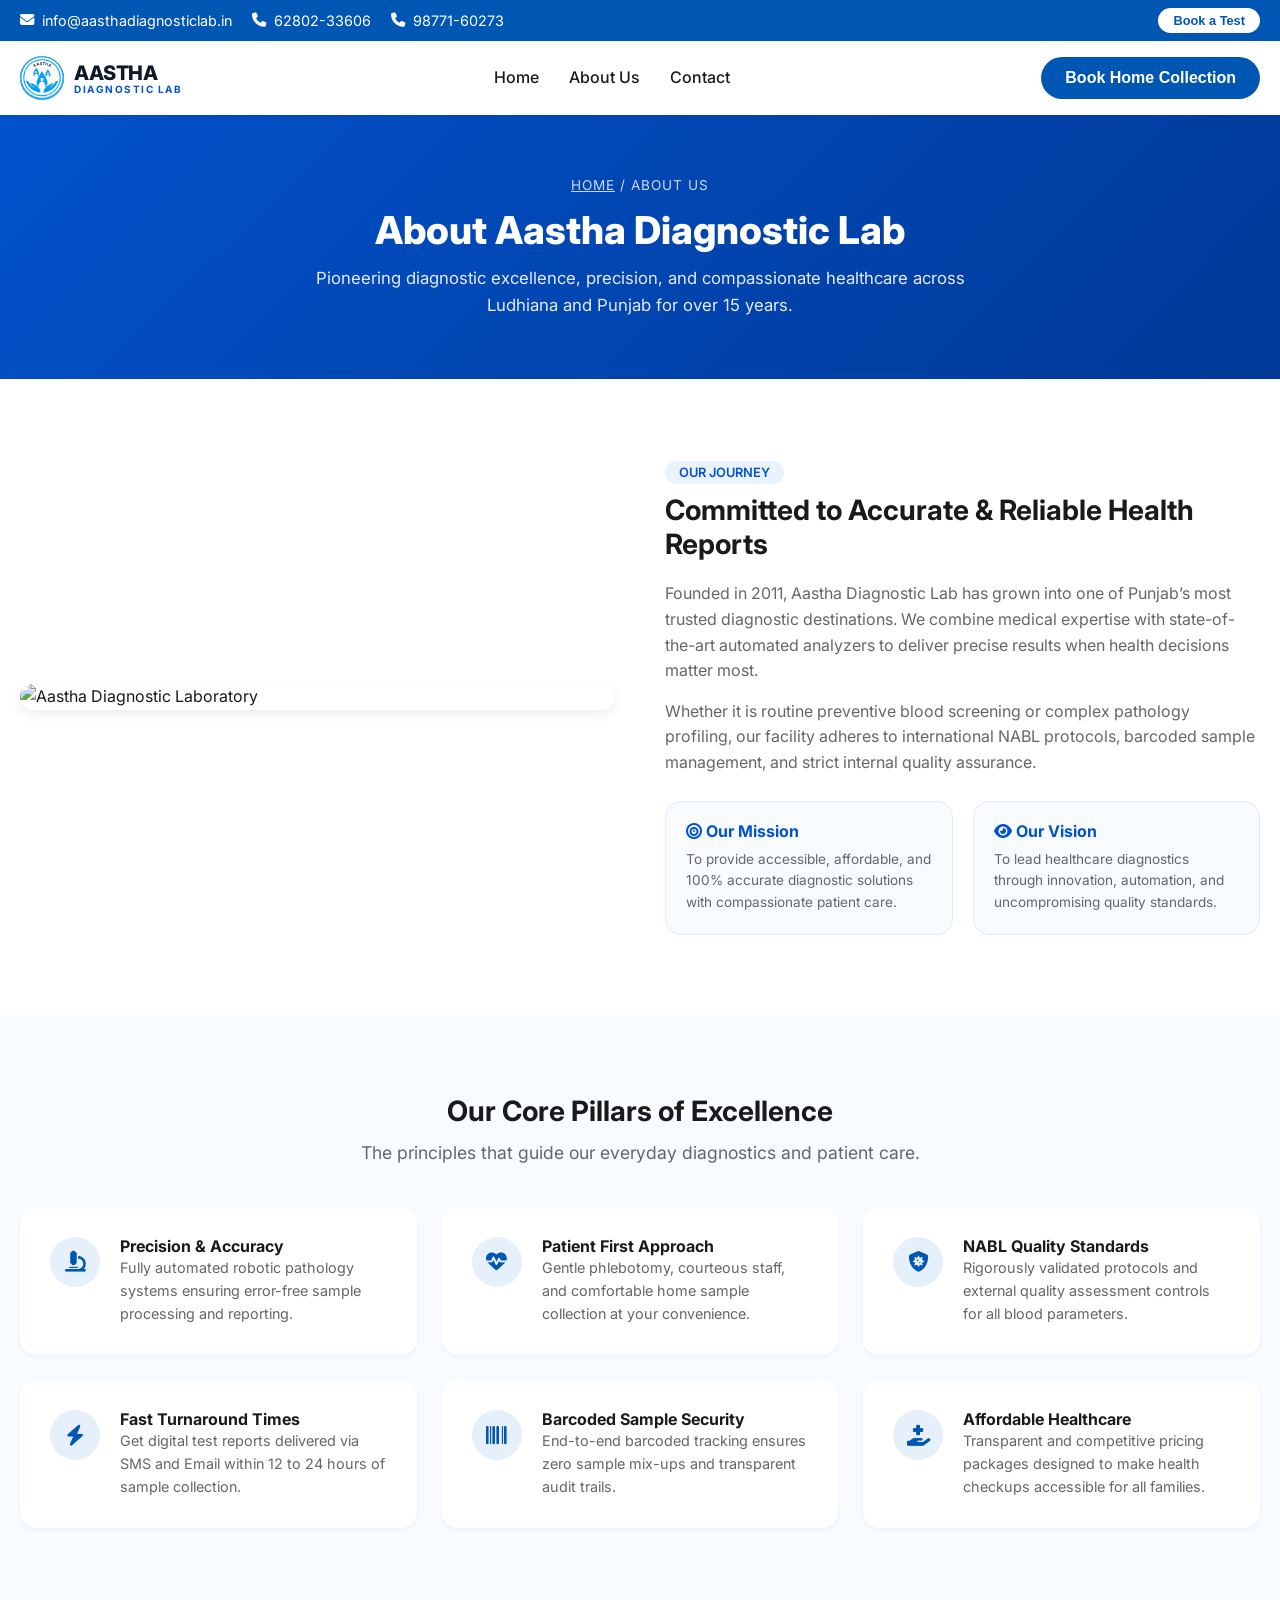
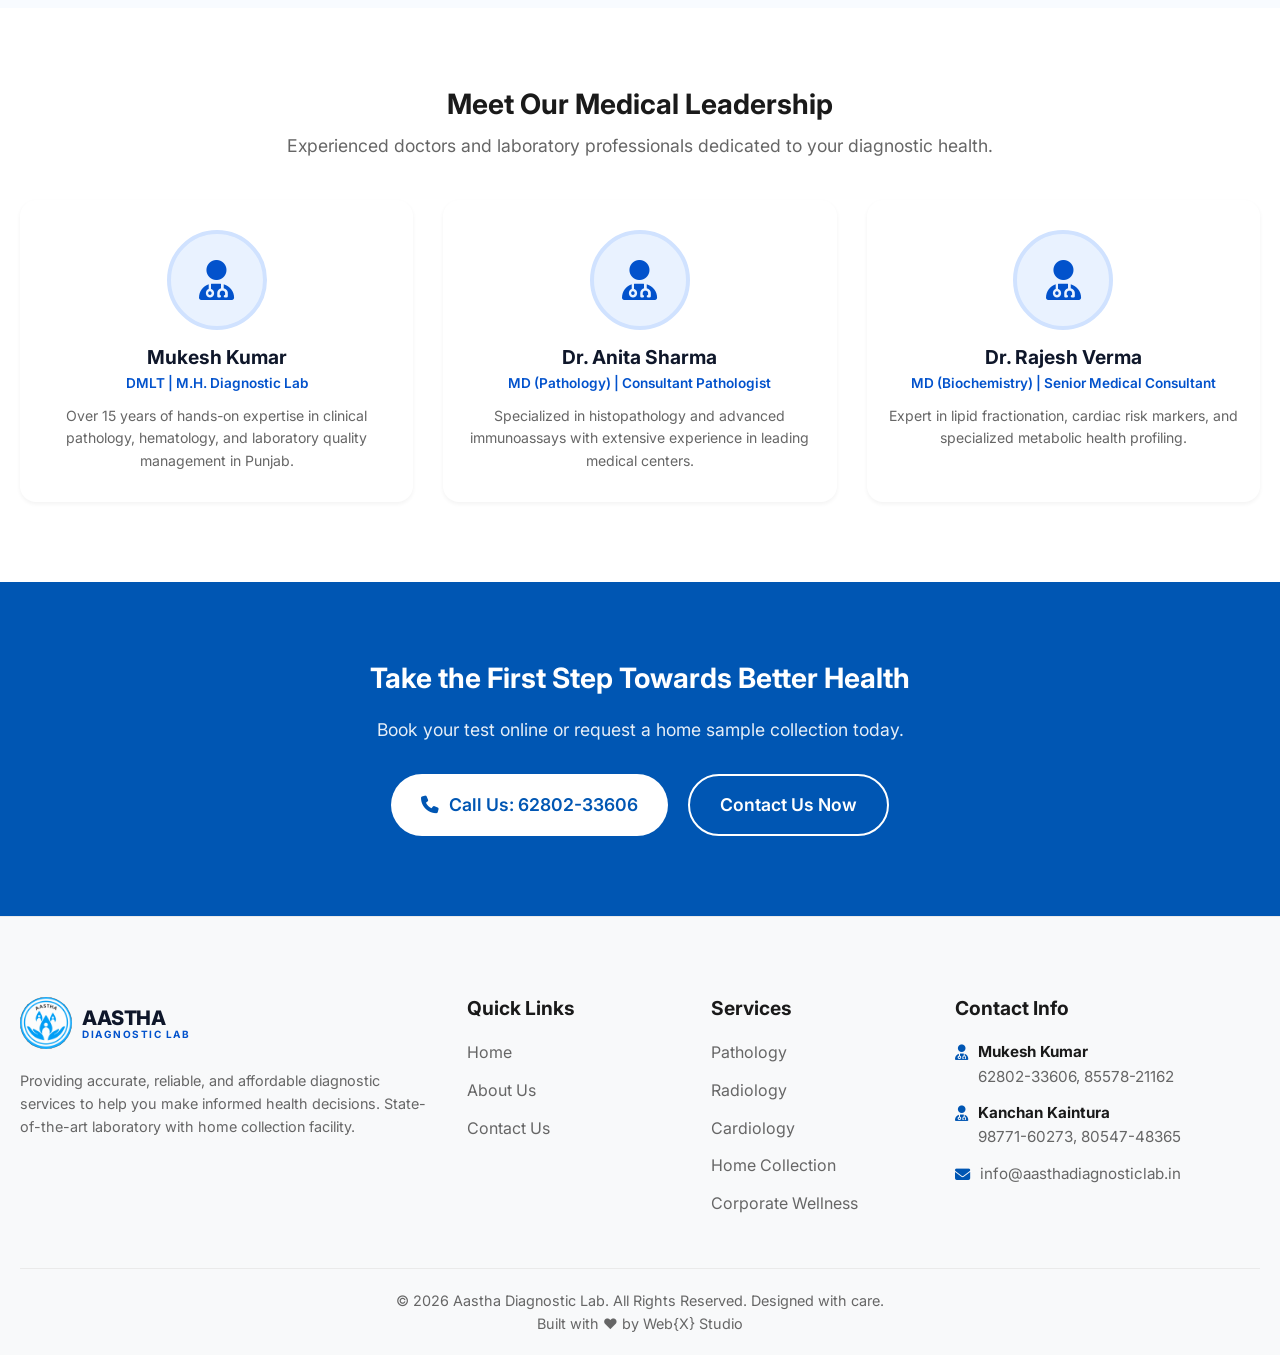
==== commit 6d2e710e: "updated education" ====
--- a/about.html
+++ b/about.html
@@ -239,12 +239,12 @@
                     <ul style="color:var(--text-muted); font-size:0.95rem;">
                         <li style="display:flex; gap:10px;"><i class="fa-solid fa-user-doctor"
                                 style="color:var(--primary-blue); margin-top:5px;"></i> <span><strong
-                                    style="color:#1a1a1a;">Mukesh Kumar (DMLT)</strong> <br><a href="tel:+916280233606"
+                                    style="color:#1a1a1a;">Mukesh Kumar</strong> <br><a href="tel:+916280233606"
                                     style="display:inline;">62802-33606</a>, <a href="tel:+918557821162"
                                     style="display:inline;">85578-21162</a></span></li>
                         <li style="display:flex; gap:10px;"><i class="fa-solid fa-user-doctor"
                                 style="color:var(--primary-blue); margin-top:5px;"></i> <span><strong
-                                    style="color:#1a1a1a;">Kanchan Kaintura (B.Sc. MLT)</strong><br><a
+                                    style="color:#1a1a1a;">Kanchan Kaintura</strong><br><a
                                     href="tel:+919877160273" style="display:inline;">98771-60273</a>, <a
                                     href="tel:+918054748365" style="display:inline;">80547-48365</a></span></li>
                         <li style="display:flex; gap:10px;"><i class="fa-solid fa-envelope"
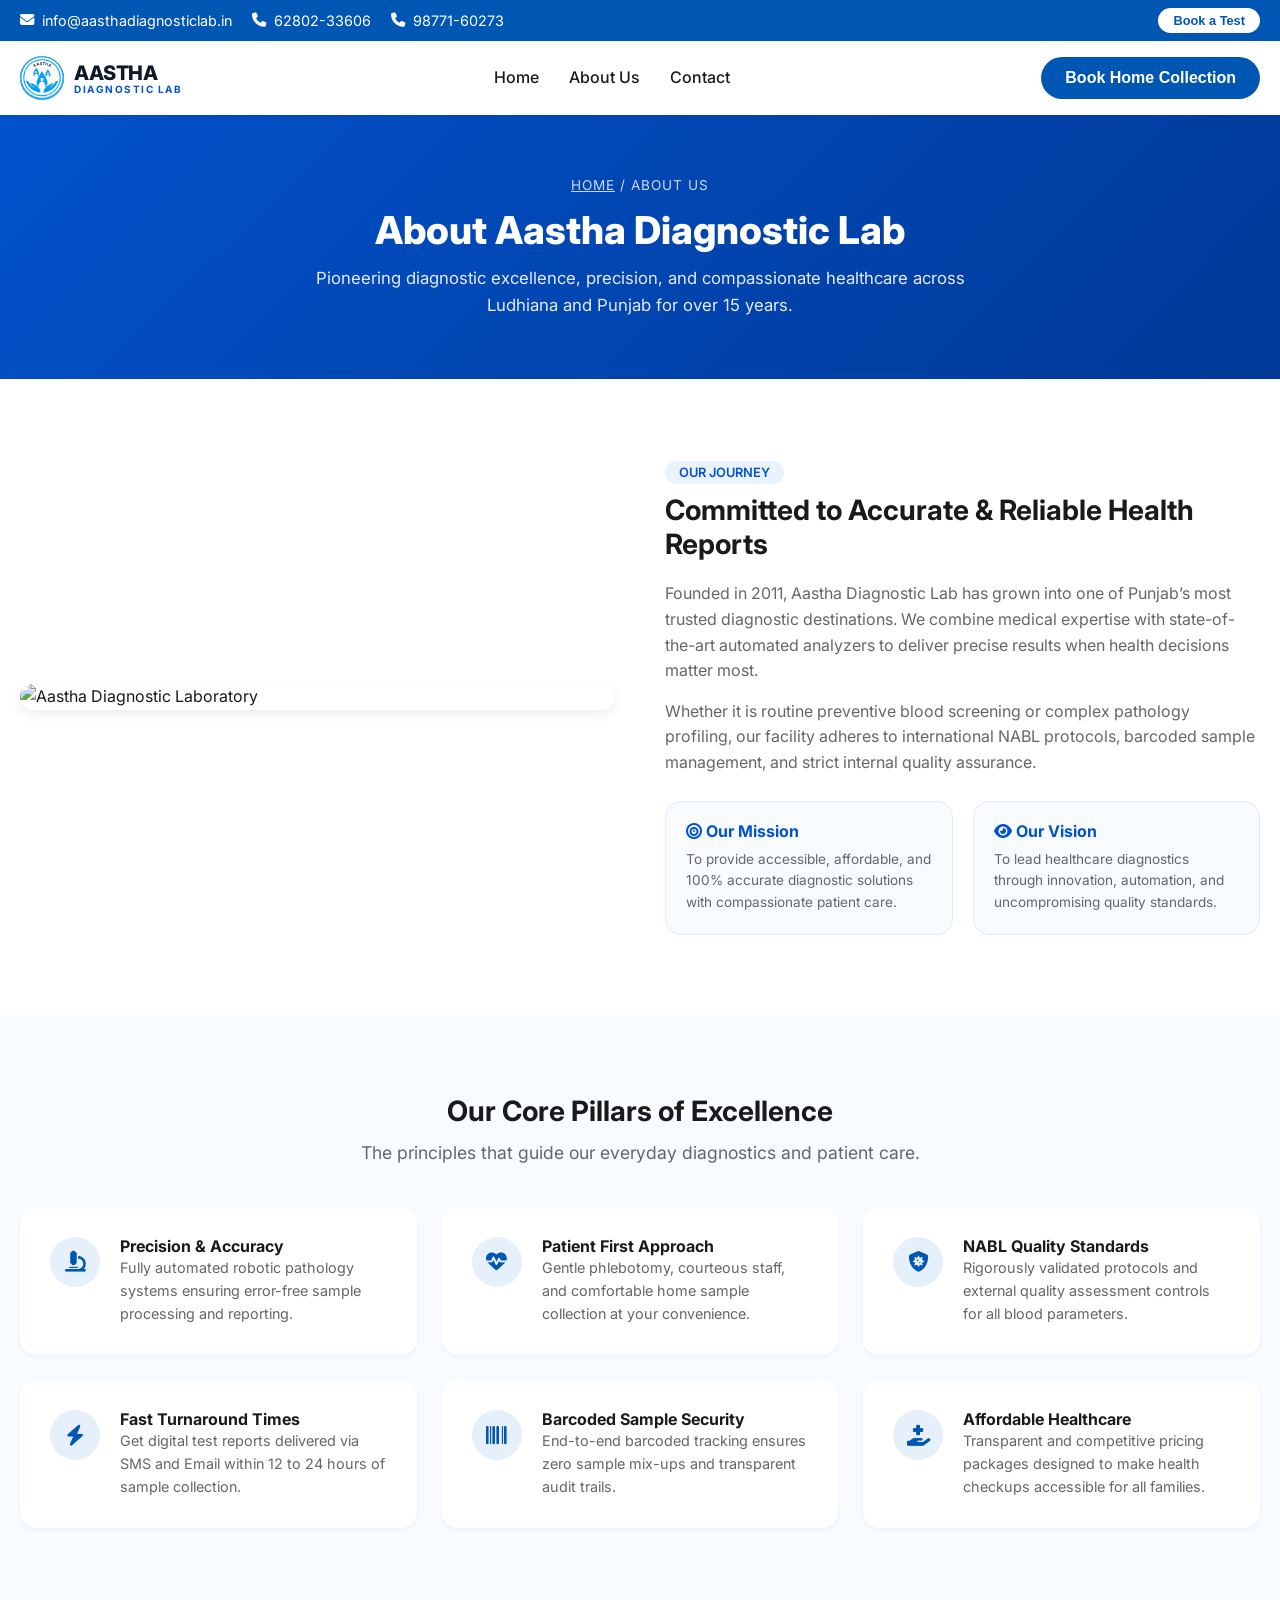
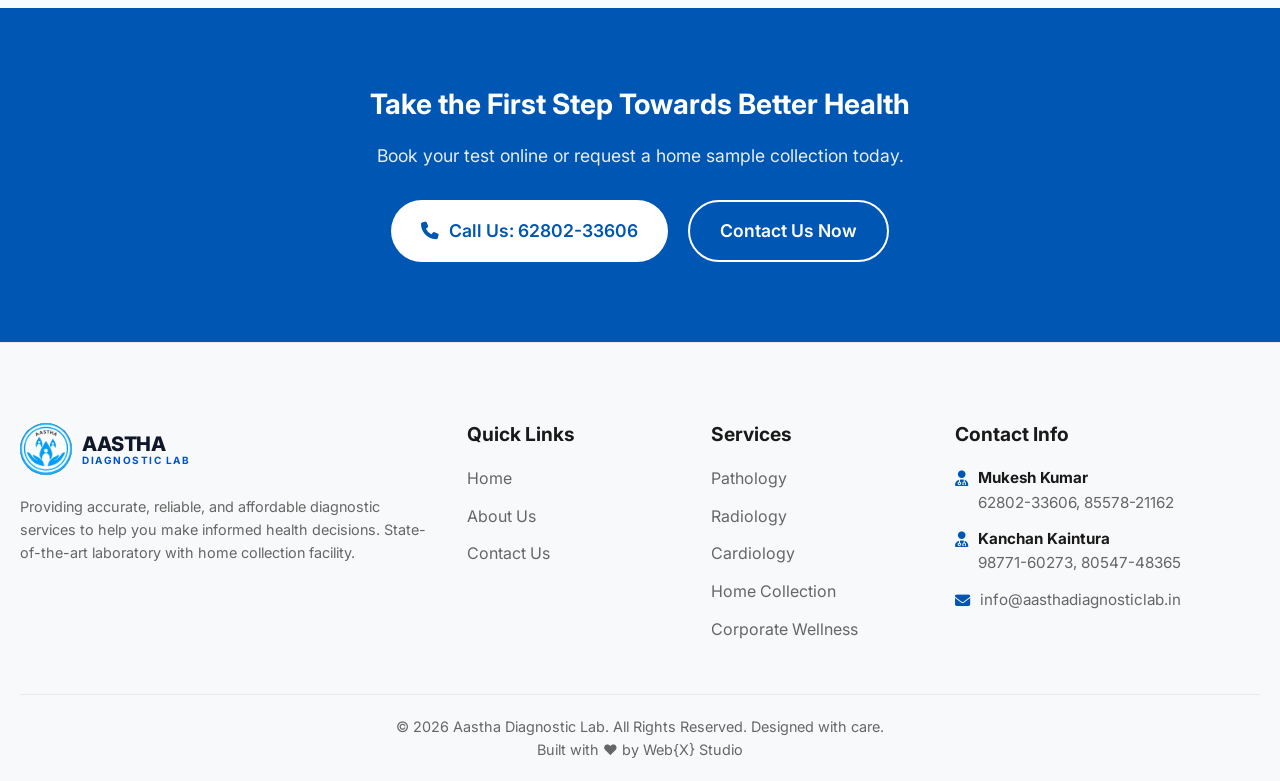
==== commit 14f9c1a4: "update" ====
--- a/about.html
+++ b/about.html
@@ -147,45 +147,7 @@
         </div>
     </section>
 
-    <!-- Leadership / Team Section -->
-    <section class="section">
-        <div class="container">
-            <div class="text-center">
-                <h2 class="section-title">Meet Our Medical Leadership</h2>
-                <p class="section-subtitle">Experienced doctors and laboratory professionals dedicated to your diagnostic health.</p>
-            </div>
-
-            <div class="testimonials-grid" style="grid-template-columns: repeat(3, 1fr);">
-                <!-- Doctor 1 -->
-                <div class="testimonial-card text-center" style="padding: 30px 20px;">
-                    <div style="width: 100px; height: 100px; border-radius: 50%; background: #e9f2ff; color: #0252cc; display: flex; align-items: center; justify-content: center; font-size: 2.5rem; margin: 0 auto 16px; border: 4px solid #d0e2ff;">
-                        <i class="fa-solid fa-user-doctor"></i>
-                    </div>
-                    <h3 style="font-size: 1.2rem; color: #0f172a; margin-bottom: 4px;">Mukesh Kumar</h3>
-                    <div style="color: #0252cc; font-weight: 600; font-size: 0.85rem; margin-bottom: 10px;">DMLT | M.H. Diagnostic Lab</div>
-                    <p style="font-size: 0.88rem; color: var(--text-muted);">Over 15 years of hands-on expertise in clinical pathology, hematology, and laboratory quality management in Punjab.</p>
-                </div>
-                <!-- Doctor 2 -->
-                <div class="testimonial-card text-center" style="padding: 30px 20px;">
-                    <div style="width: 100px; height: 100px; border-radius: 50%; background: #e9f2ff; color: #0252cc; display: flex; align-items: center; justify-content: center; font-size: 2.5rem; margin: 0 auto 16px; border: 4px solid #d0e2ff;">
-                        <i class="fa-solid fa-user-doctor"></i>
-                    </div>
-                    <h3 style="font-size: 1.2rem; color: #0f172a; margin-bottom: 4px;">Dr. Anita Sharma</h3>
-                    <div style="color: #0252cc; font-weight: 600; font-size: 0.85rem; margin-bottom: 10px;">MD (Pathology) | Consultant Pathologist</div>
-                    <p style="font-size: 0.88rem; color: var(--text-muted);">Specialized in histopathology and advanced immunoassays with extensive experience in leading medical centers.</p>
-                </div>
-                <!-- Doctor 3 -->
-                <div class="testimonial-card text-center" style="padding: 30px 20px;">
-                    <div style="width: 100px; height: 100px; border-radius: 50%; background: #e9f2ff; color: #0252cc; display: flex; align-items: center; justify-content: center; font-size: 2.5rem; margin: 0 auto 16px; border: 4px solid #d0e2ff;">
-                        <i class="fa-solid fa-user-doctor"></i>
-                    </div>
-                    <h3 style="font-size: 1.2rem; color: #0f172a; margin-bottom: 4px;">Dr. Rajesh Verma</h3>
-                    <div style="color: #0252cc; font-weight: 600; font-size: 0.85rem; margin-bottom: 10px;">MD (Biochemistry) | Senior Medical Consultant</div>
-                    <p style="font-size: 0.88rem; color: var(--text-muted);">Expert in lipid fractionation, cardiac risk markers, and specialized metabolic health profiling.</p>
-                </div>
-            </div>
-        </div>
-    </section>
+    
 
     <!-- Bottom CTA -->
     <section class="cta-section">
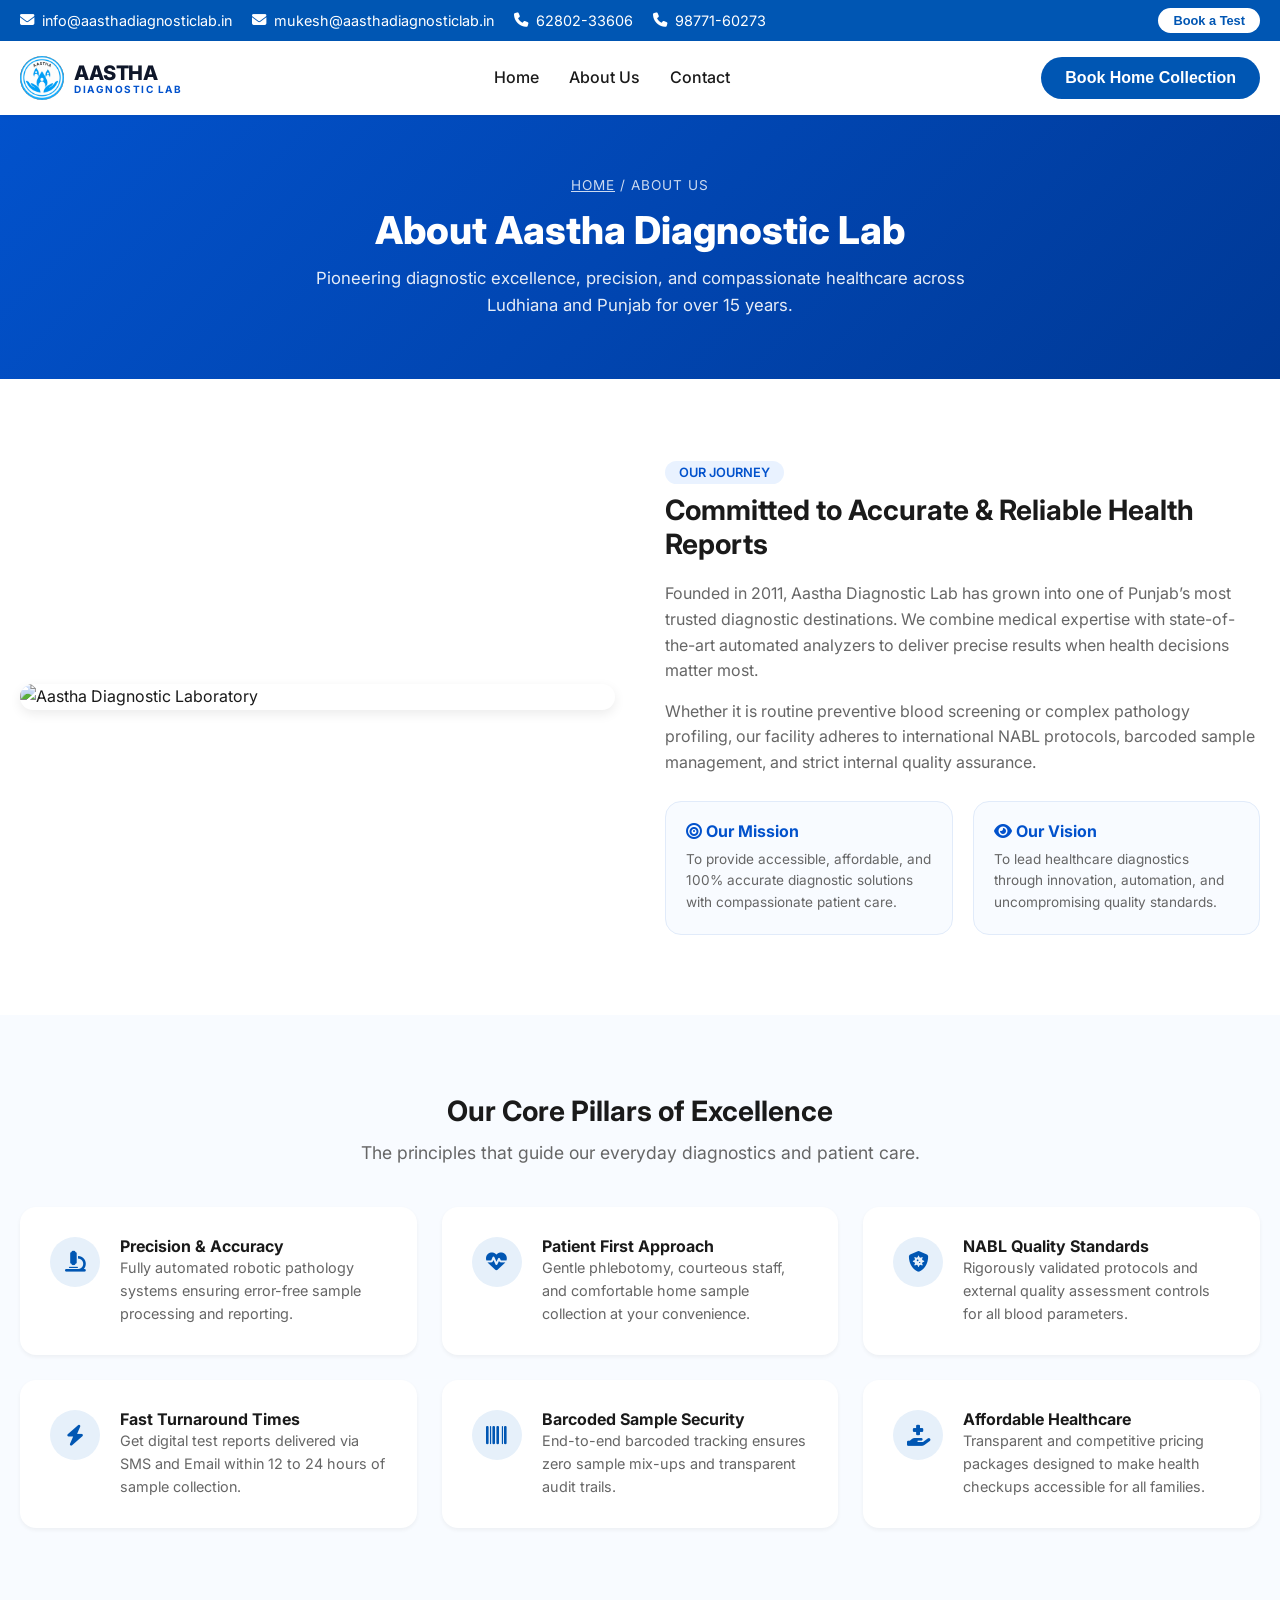
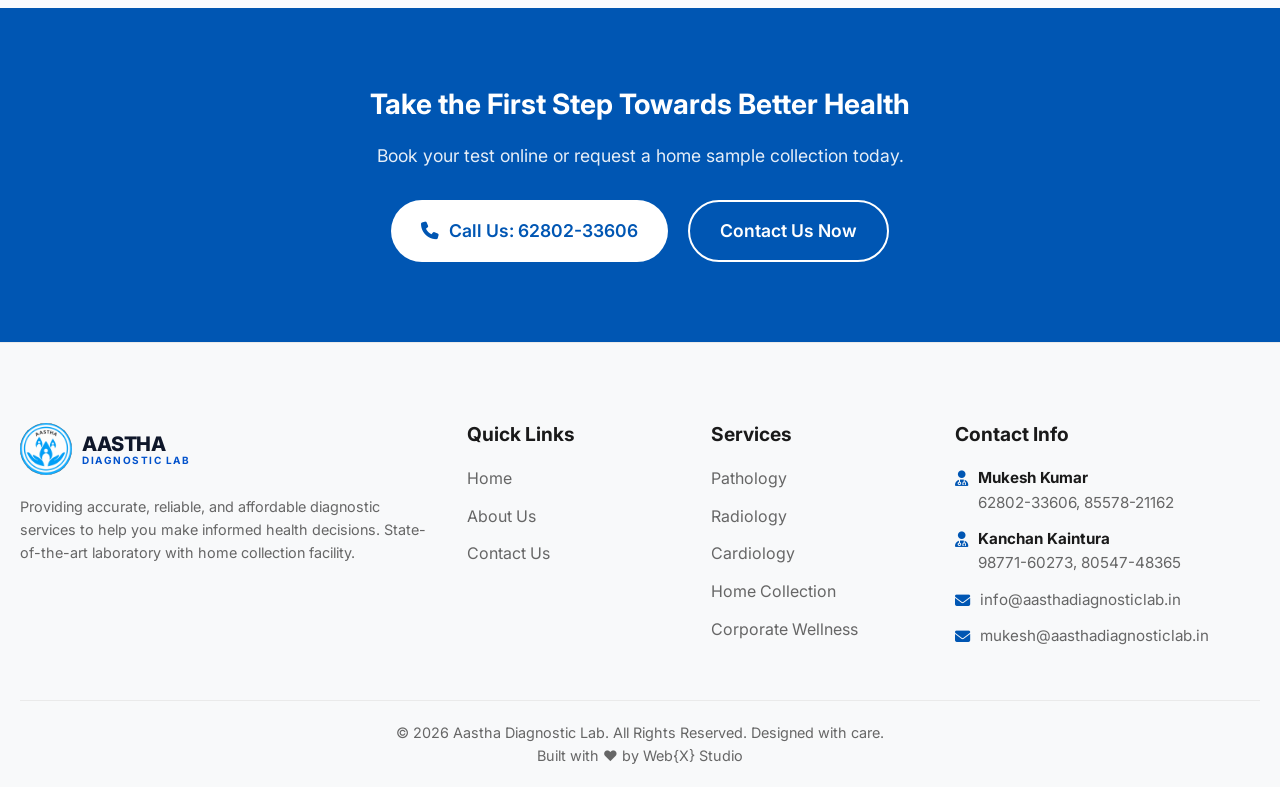
==== commit 579a2d56: "Add mukesh@aasthadiagnosticlab.in to header and contact details Adds the second email alongside info" ====
--- a/about.html
+++ b/about.html
@@ -18,6 +18,7 @@
         <div class="container">
             <div class="top-contact">
                 <a href="mailto:info@aasthadiagnosticlab.in"><i class="fa-solid fa-envelope"></i> info@aasthadiagnosticlab.in</a>
+                <a href="mailto:mukesh@aasthadiagnosticlab.in"><i class="fa-solid fa-envelope"></i> mukesh@aasthadiagnosticlab.in</a>
                 <a href="tel:+916280233606"><i class="fa-solid fa-phone"></i> 62802-33606</a>
                 <a href="tel:+919877160273"><i class="fa-solid fa-phone"></i> 98771-60273</a>
             </div>
@@ -213,6 +214,10 @@
                                 style="color:var(--primary-blue); margin-top:5px;"></i> <a
                                 href="mailto:info@aasthadiagnosticlab.in"
                                 style="display:inline;">info@aasthadiagnosticlab.in</a></li>
+                        <li style="display:flex; gap:10px;"><i class="fa-solid fa-envelope"
+                                style="color:var(--primary-blue); margin-top:5px;"></i> <a
+                                href="mailto:mukesh@aasthadiagnosticlab.in"
+                                style="display:inline;">mukesh@aasthadiagnosticlab.in</a></li>
                     </ul>
                 </div>
             </div>
--- a/css/styles.css
+++ b/css/styles.css
@@ -143,11 +143,14 @@
   display: flex;
   justify-content: space-between;
   align-items: center;
+  flex-wrap: wrap;
+  gap: 8px 20px;
 }
 
 .top-contact {
   display: flex;
-  gap: 20px;
+  flex-wrap: wrap;
+  gap: 6px 20px;
 }
 
 .top-contact a {
